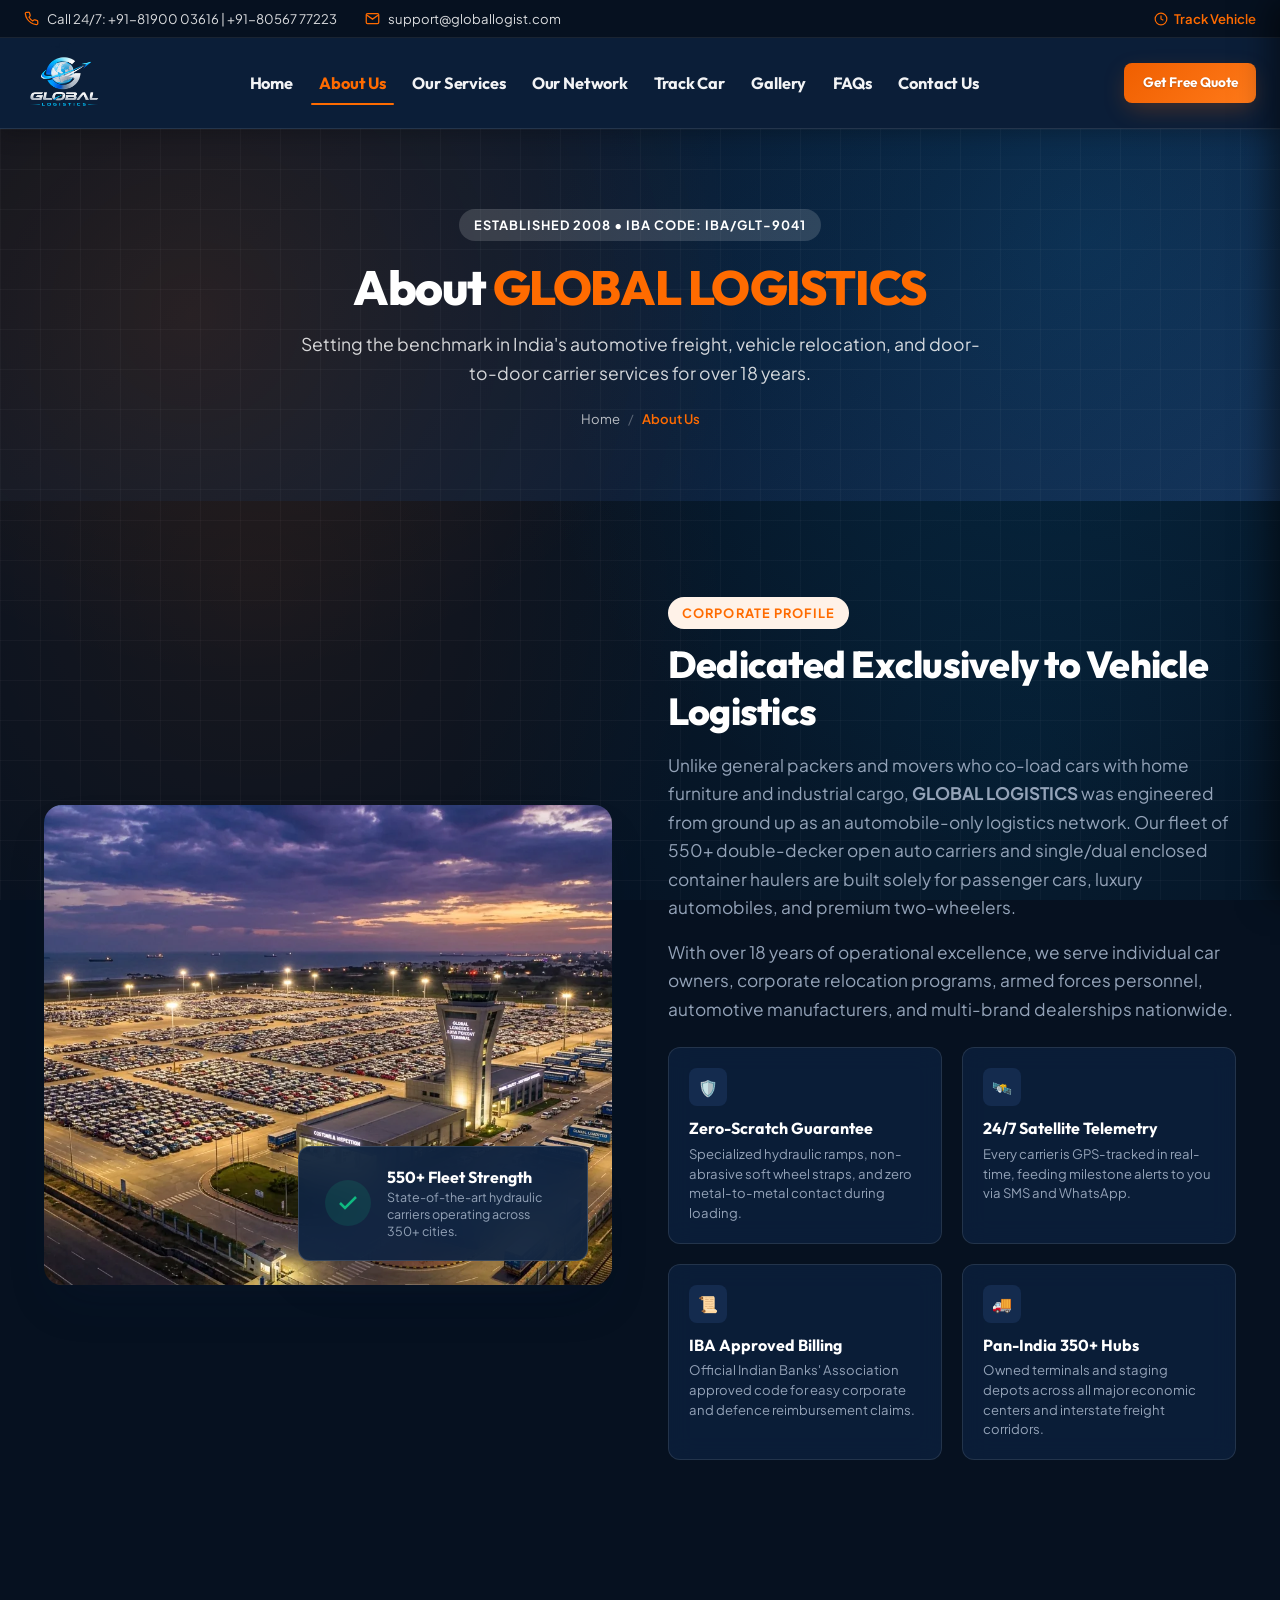
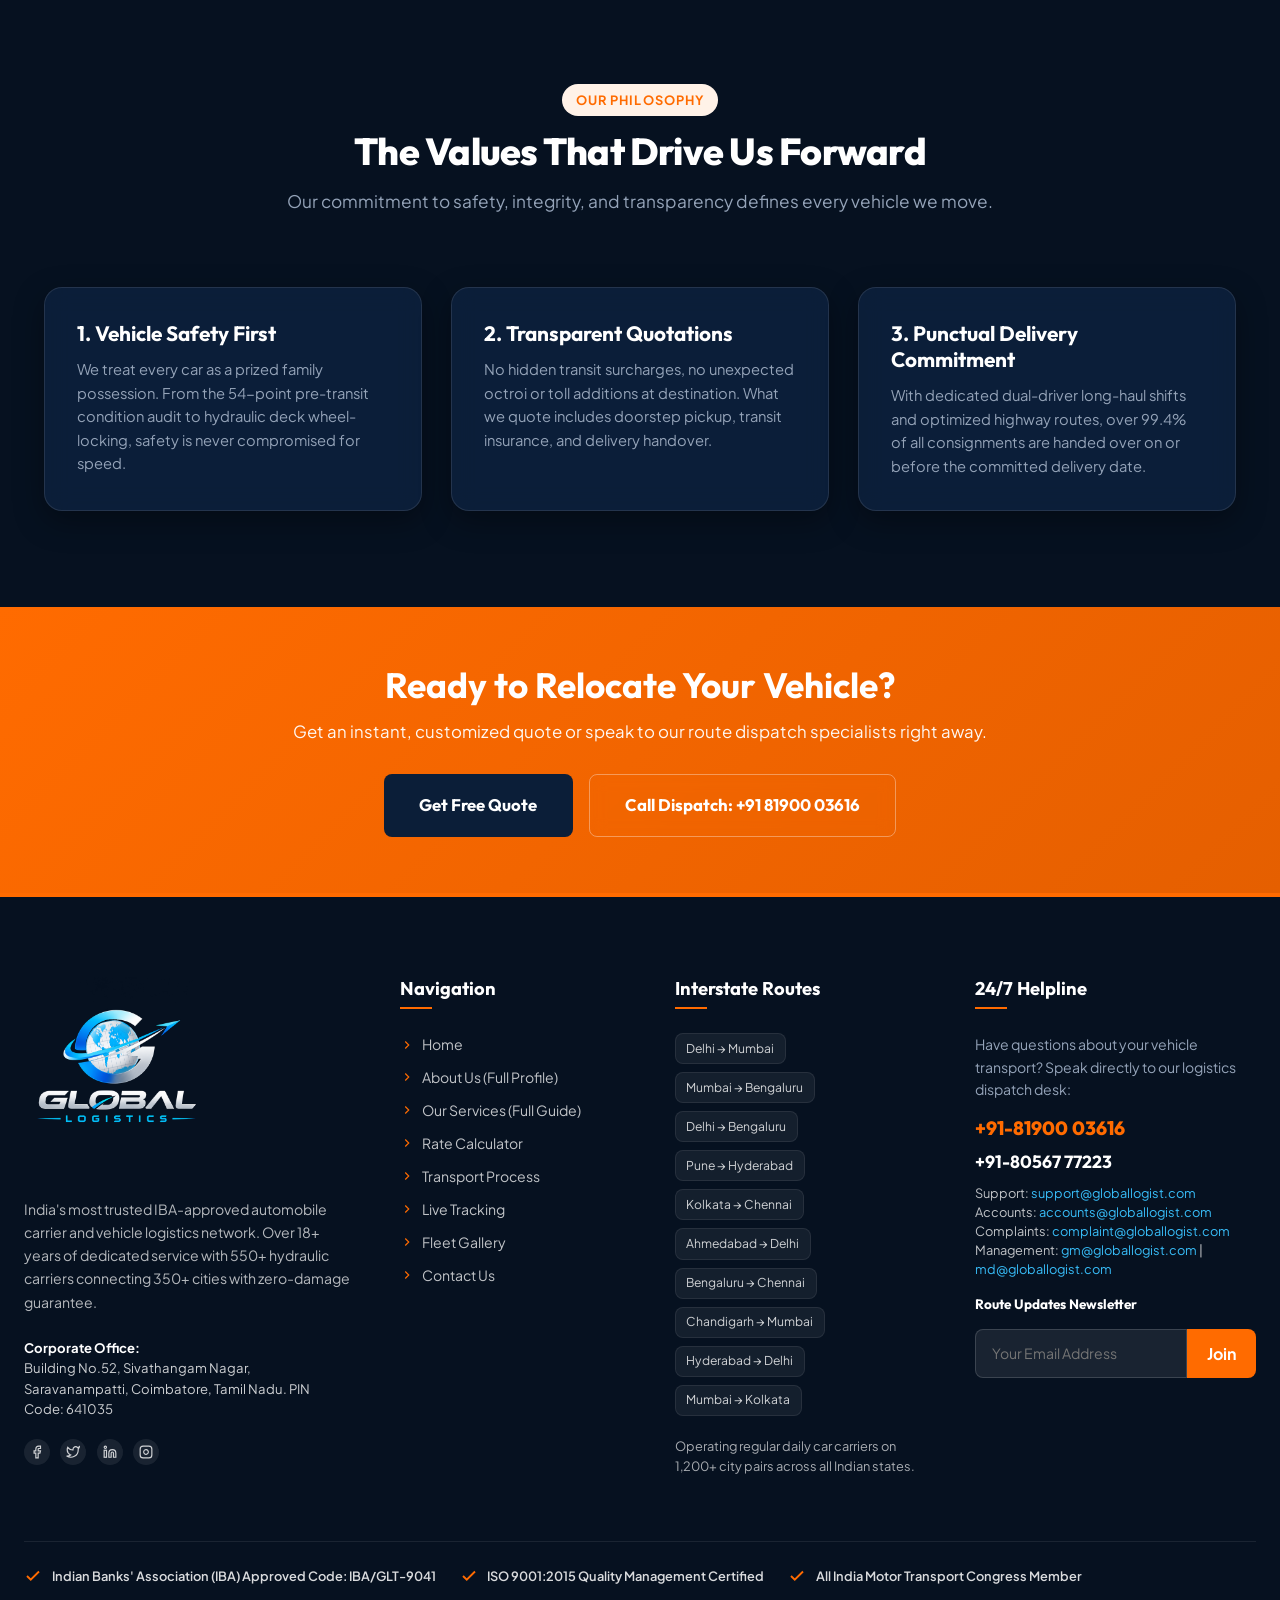
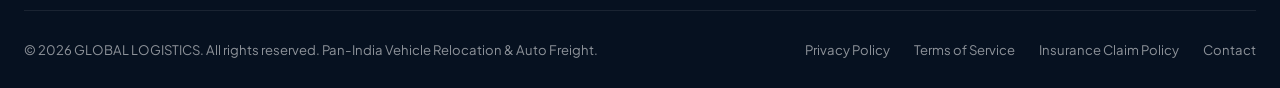
==== about.html @ cc256c3d "Reposition Zero-Damage badge on image, make Read Full Company Profile button white, and unify footer" ====
<!DOCTYPE html>
<html lang="en">

<head>
  <meta charset="UTF-8">
  <meta http-equiv="X-UA-Compatible" content="IE=edge">
  <meta name="viewport" content="width=device-width, initial-scale=1.0">
  <title>About Us | GLOBAL LOGISTICS - India's Premier Car Transportation Company</title>
  <meta name="description"
    content="Learn about GLOBAL LOGISTICS, India's leading IBA-approved vehicle relocation and car carrier company with 18+ years of excellence, 550+ carriers, and nationwide network across 350+ cities.">
  <meta name="keywords"
    content="about global logistics, car transportation company india, IBA approved car carrier, vehicle relocation history, automobile transport fleet">
  <meta name="author" content="GLOBAL LOGISTICS">
  <meta name="robots" content="index, follow">
  <link rel="canonical" href="https://globallogist.com/about.html">

  <!-- Open Graph / Facebook -->
  <meta property="og:type" content="website">
  <meta property="og:url" content="https://globallogist.com/about.html">
  <meta property="og:title" content="About Us | GLOBAL LOGISTICS - India's Premier Car Transportation Company">
  <meta property="og:description"
    content="Discover our 18+ years journey in specialized automotive freight, 550+ modern hydraulic carriers, and nationwide network.">
  <meta property="og:image" content="assets/images/terminal-hub.jpg">

  <!-- Twitter Card -->
  <meta name="twitter:card" content="summary_large_image">
  <meta name="twitter:title" content="About Us | GLOBAL LOGISTICS">
  <meta name="twitter:description"
    content="India's leading IBA-approved vehicle relocation company with 550+ carriers across 350+ cities.">
  <meta name="twitter:image" content="assets/images/terminal-hub.jpg">

  <!-- Favicon -->
  <link rel="icon" type="image/png" href="assets/images/logo-emblem.png">

  <!-- Fonts & Stylesheet -->
  <link rel="preconnect" href="https://fonts.googleapis.com">
  <link rel="preconnect" href="https://fonts.gstatic.com" crossorigin>
  <link
    href="https://fonts.googleapis.com/css2?family=Outfit:wght@400;500;600;700;800;900&family=Plus+Jakarta+Sans:wght@400;500;600;700&display=swap"
    rel="stylesheet">
  <link rel="stylesheet" href="assets/css/style.css?v=2.6">

  <!-- Schema.org Structured Data -->
  <script type="application/ld+json">
  {
    "@context": "https://schema.org",
    "@type": "AboutPage",
    "mainEntity": {
      "@type": "AutoTransportService",
      "name": "GLOBAL LOGISTICS",
      "foundingDate": "2008",
      "description": "India's premier vehicle relocation and car carrier logistics enterprise with 550+ hydraulic carriers.",
      "url": "https://globallogist.com",
      "logo": "https://globallogist.com/assets/images/Logo-transparent.png",
      "telephone": ["+91-81900-03616", "+91-80567-77223"],
      "email": "support@globallogist.com",
      "address": {
        "@type": "PostalAddress",
        "streetAddress": "Building No.52, Sivathangam Nagar, Saravanampatti",
        "addressLocality": "Coimbatore",
        "addressRegion": "Tamil Nadu",
        "postalCode": "641035",
        "addressCountry": "IN"
      }
    },
    "breadcrumb": {
      "@type": "BreadcrumbList",
      "itemListElement": [
        {
          "@type": "ListItem",
          "position": 1,
          "name": "Home",
          "item": "https://globallogist.com/"
        },
        {
          "@type": "ListItem",
          "position": 2,
          "name": "About Us",
          "item": "https://globallogist.com/about.html"
        }
      ]
    }
  }
  </script>
</head>

<body>

  <!-- Top Info Bar -->
  <div class="topbar">
    <div class="container container-wide">
      <div class="topbar-inner">
        <div class="topbar-left">
          <div class="topbar-item">
            <svg width="15" height="15" viewBox="0 0 24 24" fill="none" stroke="currentColor" stroke-width="2">
              <path
                d="M22 16.92v3a2 2 0 0 1-2.18 2 19.79 19.79 0 0 1-8.63-3.07 19.5 19.5 0 0 1-6-6 19.79 19.79 0 0 1-3.07-8.67A2 2 0 0 1 4.11 2h3a2 2 0 0 1 2 1.72 12.84 12.84 0 0 0 .7 2.81 2 2 0 0 1-.45 2.11L8.09 9.91a16 16 0 0 0 6 6l1.27-1.27a2 2 0 0 1 2.11-.45 12.84 12.84 0 0 0 2.81.7A2 2 0 0 1 22 16.92z" />
            </svg>
            <span>Call 24/7: <a href="tel:+918190003616">+91-81900 03616</a> | <a href="tel:+918056777223">+91-80567
                77223</a></span>
          </div>
          <div class="topbar-item">
            <svg width="15" height="15" viewBox="0 0 24 24" fill="none" stroke="currentColor" stroke-width="2">
              <path d="M4 4h16c1.1 0 2 .9 2 2v12c0 1.1-.9 2-2 2H4c-1.1 0-2-.9-2-2V6c0-1.1.9-2 2-2z" />
              <polyline points="22,6 12,13 2,6" />
            </svg>
            <a href="mailto:support@globallogist.com">support@globallogist.com</a>
          </div>
        </div>
        <div class="topbar-right">
          <a href="index.html#tracking-section" class="topbar-track-btn">
            <svg width="14" height="14" viewBox="0 0 24 24" fill="none" stroke="currentColor" stroke-width="2">
              <circle cx="12" cy="12" r="10" />
              <polyline points="12 6 12 12 16 14" />
            </svg>
            <span>Track Vehicle</span>
          </a>
        </div>
      </div>
    </div>
  </div>

  <!-- Navbar -->
  <header class="navbar-main">
    <div class="container container-wide">
      <div class="navbar-inner">
        <a href="index.html" class="brand-logo" aria-label="Global Logistics Homepage">
          <span class="brand-logo-animated">
            <span class="logo-globe-spin" aria-hidden="true"></span>
            <img src="assets/images/logo-frame.png" alt="Global Logistics – Reliable Car Transportation" class="brand-logo-img">
          </span>
        </a>

        <nav class="nav-menu" aria-label="Main Navigation">
          <a href="index.html" class="nav-link">Home</a>
          <a href="about.html" class="nav-link active">About Us</a>
          <a href="services.html" class="nav-link">Our Services</a>
          <a href="index.html#network" class="nav-link">Our Network</a>
          <a href="index.html#tracking-section" class="nav-link">Track Car</a>
          <a href="index.html#gallery" class="nav-link">Gallery</a>
          <a href="index.html#faqs" class="nav-link">FAQs</a>
          <a href="index.html#quote-section" class="nav-link">Contact Us</a>
        </nav>

        <div class="navbar-actions">
          <a href="index.html#quote-section" class="btn btn-primary btn-sm">Get Free Quote</a>
          <button class="mobile-toggle" id="mobileToggle" aria-label="Toggle mobile menu">
            <svg width="22" height="22" viewBox="0 0 24 24" fill="none" stroke="currentColor" stroke-width="2">
              <line x1="3" y1="12" x2="21" y2="12" />
              <line x1="3" y1="6" x2="21" y2="6" />
              <line x1="3" y1="18" x2="21" y2="18" />
            </svg>
          </button>
        </div>
      </div>
    </div>
  </header>

  <!-- Mobile Drawer -->
  <div class="drawer-overlay" id="drawerOverlay"></div>
  <aside class="mobile-drawer" id="mobileDrawer" aria-label="Mobile Navigation">
    <div class="drawer-header">
      <span class="brand-name">GLOBAL <span>LOGISTICS</span></span>
      <button class="drawer-close" id="drawerClose" aria-label="Close navigation">&times;</button>
    </div>
    <nav class="drawer-nav">
      <a href="index.html">Home</a>
      <a href="about.html" class="active">About Us</a>
      <a href="services.html">Our Services</a>
      <a href="index.html#network">Our Network</a>
      <a href="index.html#tracking-section">Track Car</a>
      <a href="index.html#gallery">Gallery</a>
      <a href="index.html#faqs">FAQs</a>
      <a href="index.html#quote-section">Contact Us</a>
    </nav>
  </aside>

  <!-- Page Banner -->
  <section class="page-banner">
    <div class="container">
      <div class="badge-tag badge-light" style="margin-bottom: 1rem;">Established 2008 &bull; IBA Code: IBA/GLT-9041
      </div>
      <h1>About <span>GLOBAL LOGISTICS</span></h1>
      <p>Setting the benchmark in India's automotive freight, vehicle relocation, and door-to-door carrier services for
        over 18 years.</p>
      <nav class="page-banner-breadcrumb" aria-label="Breadcrumb">
        <a href="index.html">Home</a>
        <span class="sep">/</span>
        <span class="current">About Us</span>
      </nav>
    </div>
  </section>

  <!-- Main Content -->
  <section class="section-pad">
    <div class="container">
      <div class="about-grid">
        <div class="about-visual">
          <picture>
            <source srcset="assets/images/terminal-hub.webp" type="image/webp">
            <img src="assets/images/terminal-hub.jpg" alt="GLOBAL LOGISTICS Hub" class="about-image-main" loading="lazy"
              decoding="async" width="1376" height="768">
          </picture>
          <div class="about-floating-card">
            <div class="icon-box">
              <svg width="24" height="24" viewBox="0 0 24 24" fill="none" stroke="currentColor" stroke-width="2.5">
                <polyline points="20 6 9 17 4 12" />
              </svg>
            </div>
            <div>
              <h4>550+ Fleet Strength</h4>
              <p>State-of-the-art hydraulic carriers operating across 350+ cities.</p>
            </div>
          </div>
        </div>

        <div class="about-content">
          <div class="badge-tag">Corporate Profile</div>
          <h2 class="section-title">Dedicated Exclusively to Vehicle Logistics</h2>
          <p class="section-desc" style="margin-bottom: 1rem;">
            Unlike general packers and movers who co-load cars with home furniture and industrial cargo, <strong>GLOBAL
              LOGISTICS</strong> was engineered from ground up as an automobile-only logistics network. Our fleet of
            550+ double-decker open auto carriers and single/dual enclosed container haulers are built solely for
            passenger cars, luxury automobiles, and premium two-wheelers.
          </p>
          <p class="section-desc">
            With over 18 years of operational excellence, we serve individual car owners, corporate relocation programs,
            armed forces personnel, automotive manufacturers, and multi-brand dealerships nationwide.
          </p>

          <div class="about-highlights" style="margin-top: 1.5rem;">
            <div class="strength-card">
              <div class="strength-icon">🛡️</div>
              <h4>Zero-Scratch Guarantee</h4>
              <p>Specialized hydraulic ramps, non-abrasive soft wheel straps, and zero metal-to-metal contact during
                loading.</p>
            </div>
            <div class="strength-card">
              <div class="strength-icon">🛰️</div>
              <h4>24/7 Satellite Telemetry</h4>
              <p>Every carrier is GPS-tracked in real-time, feeding milestone alerts to you via SMS and WhatsApp.</p>
            </div>
            <div class="strength-card">
              <div class="strength-icon">📜</div>
              <h4>IBA Approved Billing</h4>
              <p>Official Indian Banks' Association approved code for easy corporate and defence reimbursement claims.
              </p>
            </div>
            <div class="strength-card">
              <div class="strength-icon">🚚</div>
              <h4>Pan-India 350+ Hubs</h4>
              <p>Owned terminals and staging depots across all major economic centers and interstate freight corridors.
              </p>
            </div>
          </div>
        </div>
      </div>
    </div>
  </section>

  <!-- Leadership & Core Values -->
  <section class="section-pad">
    <div class="container">
      <div class="section-head">
        <div class="badge-tag">Our Philosophy</div>
        <h2 class="section-title">The Values That Drive Us Forward</h2>
        <p class="section-desc">Our commitment to safety, integrity, and transparency defines every vehicle we move.</p>
      </div>

      <div class="services-grid" style="grid-template-columns: repeat(auto-fit, minmax(280px, 1fr));">
        <div class="service-card" style="padding: 2rem;">
          <h3 style="font-size: 1.3rem; margin-bottom: 0.75rem; color: #FFFFFF;">1. Vehicle Safety First
          </h3>
          <p style="font-size: 0.92rem; color: var(--color-text-muted); line-height: 1.6;">
            We treat every car as a prized family possession. From the 54-point pre-transit condition audit to hydraulic
            deck wheel-locking, safety is never compromised for speed.
          </p>
        </div>
        <div class="service-card" style="padding: 2rem;">
          <h3 style="font-size: 1.3rem; margin-bottom: 0.75rem; color: #FFFFFF;">2. Transparent Quotations
          </h3>
          <p style="font-size: 0.92rem; color: var(--color-text-muted); line-height: 1.6;">
            No hidden transit surcharges, no unexpected octroi or toll additions at destination. What we quote includes
            doorstep pickup, transit insurance, and delivery handover.
          </p>
        </div>
        <div class="service-card" style="padding: 2rem;">
          <h3 style="font-size: 1.3rem; margin-bottom: 0.75rem; color: #FFFFFF;">3. Punctual Delivery
            Commitment</h3>
          <p style="font-size: 0.92rem; color: var(--color-text-muted); line-height: 1.6;">
            With dedicated dual-driver long-haul shifts and optimized highway routes, over 99.4% of all consignments are
            handed over on or before the committed delivery date.
          </p>
        </div>
      </div>
    </div>
  </section>

  <!-- CTA Banner -->
  <section
    style="background: linear-gradient(135deg, var(--color-accent) 0%, #E55F00 100%); color: #FFFFFF; padding: 3.5rem 0; text-align: center;">
    <div class="container">
      <h2 style="font-size: 2.2rem; color: #FFFFFF; margin-bottom: 0.75rem;">Ready to Relocate Your Vehicle?</h2>
      <p style="font-size: 1.05rem; margin-bottom: 1.75rem; color: rgba(255, 255, 255, 0.95);">
        Get an instant, customized quote or speak to our route dispatch specialists right away.
      </p>
      <div style="display: flex; gap: 1rem; justify-content: center; flex-wrap: wrap;">
        <a href="index.html#quote-section" class="btn btn-navy btn-lg">Get Free Quote</a>
        <a href="tel:+918190003616" class="btn btn-outline-white btn-lg">Call Dispatch: +91 81900 03616</a>
      </div>
    </div>
  </section>

  <!-- Footer -->
  <footer class="footer-main" id="footer">
    <div class="container container-wide">
      
      <div class="footer-grid">
        
        <!-- Col 1: Brand & Bio -->
        <div class="footer-col footer-brand">
          <a href="index.html" class="brand-logo footer-brand-logo">
            <span class="brand-logo-animated">
              <span class="logo-globe-spin" aria-hidden="true"></span>
              <img src="assets/images/logo-frame.png" alt="Global Logistics" class="footer-logo-img">
            </span>
          </a>

          <p>
            India's most trusted IBA-approved automobile carrier and vehicle logistics network. Over 18+ years of dedicated service with 550+ hydraulic carriers connecting 350+ cities with zero-damage guarantee.
          </p>

          <p style="margin: 0.85rem 0 1.25rem; font-size: 0.82rem; color: rgba(255, 255, 255, 0.8); line-height: 1.55;">
            <strong style="color: #FFFFFF;">Corporate Office:</strong><br>
            Building No.52, Sivathangam Nagar, Saravanampatti, Coimbatore, Tamil Nadu. PIN Code: 641035
          </p>

          <div class="topbar-social">
            <a href="#footer" aria-label="Facebook"><svg width="14" height="14" viewBox="0 0 24 24" fill="none" stroke="currentColor" stroke-width="2"><path d="M18 2h-3a5 5 0 0 0-5 5v3H7v4h3v8h4v-8h3l1-4h-4V7a1 1 0 0 1 1-1h3z"/></svg></a>
            <a href="#footer" aria-label="Twitter"><svg width="14" height="14" viewBox="0 0 24 24" fill="none" stroke="currentColor" stroke-width="2"><path d="M23 3a10.9 10.9 0 0 1-3.14 1.53 4.48 4.48 0 0 0-7.86 3v1A10.66 10.66 0 0 1 3 4s-4 9 5 13a11.64 11.64 0 0 1-7 2c9 5 20 0 20-11.5a4.5 4.5 0 0 0-.08-.83A7.72 7.72 0 0 0 23 3z"/></svg></a>
            <a href="#footer" aria-label="LinkedIn"><svg width="14" height="14" viewBox="0 0 24 24" fill="none" stroke="currentColor" stroke-width="2"><path d="M16 8a6 6 0 0 1 6 6v7h-4v-7a2 2 0 0 0-2-2 2 2 0 0 0-2 2v7h-4v-7a6 6 0 0 1 6-6z"/><rect x="2" y="9" width="4" height="12"/><circle cx="4" cy="4" r="2"/></svg></a>
            <a href="#footer" aria-label="Instagram"><svg width="14" height="14" viewBox="0 0 24 24" fill="none" stroke="currentColor" stroke-width="2"><rect x="2" y="2" width="20" height="20" rx="5" ry="5"/><path d="M16 11.37A4 4 0 1 1 12.63 8 4 4 0 0 1 16 11.37z"/><line x1="17.5" y1="6.5" x2="17.51" y2="6.5"/></svg></a>
          </div>
        </div>

        <!-- Col 2: Quick Links -->
        <div class="footer-col">
          <h4>Navigation</h4>
          <ul class="footer-links-list">
            <li class="footer-link-item"><a href="index.html"><svg viewBox="0 0 24 24" fill="none" stroke="currentColor" stroke-width="2"><polyline points="9 18 15 12 9 6"/></svg> Home</a></li>
            <li class="footer-link-item"><a href="about.html"><svg viewBox="0 0 24 24" fill="none" stroke="currentColor" stroke-width="2"><polyline points="9 18 15 12 9 6"/></svg> About Us (Full Profile)</a></li>
            <li class="footer-link-item"><a href="services.html"><svg viewBox="0 0 24 24" fill="none" stroke="currentColor" stroke-width="2"><polyline points="9 18 15 12 9 6"/></svg> Our Services (Full Guide)</a></li>
            <li class="footer-link-item"><a href="index.html#calculator"><svg viewBox="0 0 24 24" fill="none" stroke="currentColor" stroke-width="2"><polyline points="9 18 15 12 9 6"/></svg> Rate Calculator</a></li>
            <li class="footer-link-item"><a href="index.html#process"><svg viewBox="0 0 24 24" fill="none" stroke="currentColor" stroke-width="2"><polyline points="9 18 15 12 9 6"/></svg> Transport Process</a></li>
            <li class="footer-link-item"><a href="index.html#tracking-section"><svg viewBox="0 0 24 24" fill="none" stroke="currentColor" stroke-width="2"><polyline points="9 18 15 12 9 6"/></svg> Live Tracking</a></li>
            <li class="footer-link-item"><a href="index.html#gallery"><svg viewBox="0 0 24 24" fill="none" stroke="currentColor" stroke-width="2"><polyline points="9 18 15 12 9 6"/></svg> Fleet Gallery</a></li>
            <li class="footer-link-item"><a href="index.html#quote-section"><svg viewBox="0 0 24 24" fill="none" stroke="currentColor" stroke-width="2"><polyline points="9 18 15 12 9 6"/></svg> Contact Us</a></li>
          </ul>
        </div>

        <!-- Col 3: Popular Routes -->
        <div class="footer-col">
          <h4>Interstate Routes</h4>
          <div class="footer-routes-chips">
            <a href="index.html#quote-section" class="route-chip-link">Delhi &rarr; Mumbai</a>
            <a href="index.html#quote-section" class="route-chip-link">Mumbai &rarr; Bengaluru</a>
            <a href="index.html#quote-section" class="route-chip-link">Delhi &rarr; Bengaluru</a>
            <a href="index.html#quote-section" class="route-chip-link">Pune &rarr; Hyderabad</a>
            <a href="index.html#quote-section" class="route-chip-link">Kolkata &rarr; Chennai</a>
            <a href="index.html#quote-section" class="route-chip-link">Ahmedabad &rarr; Delhi</a>
            <a href="index.html#quote-section" class="route-chip-link">Bengaluru &rarr; Chennai</a>
            <a href="index.html#quote-section" class="route-chip-link">Chandigarh &rarr; Mumbai</a>
            <a href="index.html#quote-section" class="route-chip-link">Hyderabad &rarr; Delhi</a>
            <a href="index.html#quote-section" class="route-chip-link">Mumbai &rarr; Kolkata</a>
          </div>
          <div style="margin-top: 1.25rem;">
            <p style="font-size: 0.8rem; color: rgba(255, 255, 255, 0.65);">
              Operating regular daily car carriers on 1,200+ city pairs across all Indian states.
            </p>
          </div>
        </div>

        <!-- Col 4: Dispatch Newsletter & Helpline -->
        <div class="footer-col">
          <h4>24/7 Helpline</h4>
          <p style="font-size: 0.88rem; margin-bottom: 0.75rem;">
            Have questions about your vehicle transport? Speak directly to our logistics dispatch desk:
          </p>
          <div style="font-family: var(--font-heading); font-size: 1.2rem; font-weight: 800; color: var(--color-accent); margin-bottom: 0.25rem;">
            <a href="tel:+918190003616" style="color: var(--color-accent);">+91-81900 03616</a>
          </div>
          <div style="font-family: var(--font-heading); font-size: 1.1rem; font-weight: 700; color: #FFFFFF; margin-bottom: 0.5rem;">
            <a href="tel:+918056777223" style="color: #FFFFFF;">+91-80567 77223</a>
          </div>
          <div style="font-size: 0.8rem; color: rgba(255, 255, 255, 0.75); margin-bottom: 1rem; line-height: 1.5;">
            <div>Support: <a href="mailto:support@globallogist.com" style="color: #38BDF8;">support@globallogist.com</a></div>
            <div>Accounts: <a href="mailto:accounts@globallogist.com" style="color: #38BDF8;">accounts@globallogist.com</a></div>
            <div>Complaints: <a href="mailto:complaint@globallogist.com" style="color: #38BDF8;">complaint@globallogist.com</a></div>
            <div>Management: <a href="mailto:gm@globallogist.com" style="color: #38BDF8;">gm@globallogist.com</a> | <a href="mailto:md@globallogist.com" style="color: #38BDF8;">md@globallogist.com</a></div>
          </div>

          <h5 style="color: #FFFFFF; font-size: 0.85rem; margin-bottom: 0.5rem;">Route Updates Newsletter</h5>
          <form class="footer-newsletter-form" onsubmit="event.preventDefault(); alert('Subscribed for logistics transit alerts!');">
            <input type="email" class="footer-newsletter-input" placeholder="Your Email Address" required>
            <button type="submit" class="footer-newsletter-btn">Join</button>
          </form>
        </div>

      </div>

      <!-- Certifications Banner Row -->
      <div class="footer-cert-row">
        <div class="cert-item">
          <svg width="18" height="18" viewBox="0 0 24 24" fill="none" stroke="currentColor" stroke-width="2.5"><polyline points="20 6 9 17 4 12"/></svg>
          <span>Indian Banks' Association (IBA) Approved Code: IBA/GLT-9041</span>
        </div>
        <div class="cert-item">
          <svg width="18" height="18" viewBox="0 0 24 24" fill="none" stroke="currentColor" stroke-width="2.5"><polyline points="20 6 9 17 4 12"/></svg>
          <span>ISO 9001:2015 Quality Management Certified</span>
        </div>
        <div class="cert-item">
          <svg width="18" height="18" viewBox="0 0 24 24" fill="none" stroke="currentColor" stroke-width="2.5"><polyline points="20 6 9 17 4 12"/></svg>
          <span>All India Motor Transport Congress Member</span>
        </div>
      </div>

      <!-- Bottom Bar -->
      <div class="footer-bottom">
        <div>
          &copy; 2026 GLOBAL LOGISTICS. All rights reserved. Pan-India Vehicle Relocation &amp; Auto Freight.
        </div>
        <div class="footer-bottom-links">
          <a href="about.html">Privacy Policy</a>
          <a href="about.html">Terms of Service</a>
          <a href="services.html">Insurance Claim Policy</a>
          <a href="index.html#quote-section">Contact</a>
        </div>
      </div>

    </div>
  </footer>

  <script src="assets/js/main.js"></script>
</body>

</html>
---- assets/css/style.css ----
/* ==========================================================================
   GLOBAL LOGISTICS - Comprehensive Design System & Stylesheet
   Modern Car Transportation & Vehicle Logistics Across India
   ========================================================================== */

/* --- 1. CSS VARIABLES & DESIGN TOKENS --- */
:root {
  /* Brand Primary Colors */
  --color-primary: #0B1E38;
  --color-primary-dark: #061120;
  --color-primary-deep: #08162A;
  --color-primary-light: #162E52;
  --color-primary-surface: #F0F4F8;

  /* Brand Accent Colors */
  --color-accent: #FF6B00;
  --color-accent-hover: #E55F00;
  --color-accent-glow: rgba(255, 107, 0, 0.28);
  --color-accent-light: #FFF2E8;
  --color-accent-gold: #F59E0B;

  /* Status & Functional */
  --color-success: #10B981;
  --color-success-light: #ECFDF5;
  --color-info: #0284C7;
  --color-danger: #EF4444;

  /* Neutral Palette - Global Dark Theme matching Home Page Wallpaper */
  --color-text-main: #F1F5F9;
  --color-text-muted: #94A3B8;
  --color-text-light: #64748B;
  --color-text-inverse: #061120;
  --color-bg-body: #061120;
  --color-bg-alt: rgba(14, 35, 66, 0.45);
  --color-bg-card: rgba(14, 35, 66, 0.75);
  --color-border: rgba(255, 255, 255, 0.1);
  --color-border-light: rgba(255, 255, 255, 0.06);

  /* Typography */
  --font-heading: 'Outfit', -apple-system, BlinkMacSystemFont, 'Segoe UI', Roboto, sans-serif;
  --font-body: 'Plus Jakarta Sans', -apple-system, BlinkMacSystemFont, 'Segoe UI', Roboto, sans-serif;

  /* Spacing */
  --space-2xs: 0.25rem;
  --space-xs: 0.5rem;
  --space-sm: 0.75rem;
  --space-md: 1rem;
  --space-lg: 1.5rem;
  --space-xl: 2rem;
  --space-2xl: 3rem;
  --space-3xl: 4.5rem;
  --space-4xl: 6rem;

  /* Layout */
  --container-max: 1240px;
  --container-wide: 1360px;
  --radius-xs: 4px;
  --radius-sm: 8px;
  --radius-md: 12px;
  --radius-lg: 18px;
  --radius-xl: 24px;
  --radius-full: 9999px;

  /* Elevations & Shadows */
  --shadow-sm: 0 1px 3px rgba(15, 23, 42, 0.06), 0 1px 2px rgba(15, 23, 42, 0.04);
  --shadow-md: 0 4px 16px -1px rgba(15, 23, 42, 0.08), 0 2px 6px -1px rgba(15, 23, 42, 0.05);
  --shadow-lg: 0 12px 32px -4px rgba(11, 30, 56, 0.12), 0 4px 12px -2px rgba(11, 30, 56, 0.06);
  --shadow-xl: 0 24px 48px -12px rgba(11, 30, 56, 0.18);
  --shadow-accent: 0 8px 24px -4px var(--color-accent-glow);

  /* Transitions */
  --transition-fast: 180ms ease;
  --transition-normal: 280ms cubic-bezier(0.16, 1, 0.3, 1);
  --transition-slow: 450ms cubic-bezier(0.16, 1, 0.3, 1);
}

/* --- 2. RESET & BASE --- */
*,
*::before,
*::after {
  box-sizing: border-box;
  margin: 0;
  padding: 0;
}

html {
  font-size: 16px;
  scroll-behavior: smooth;
  -webkit-font-smoothing: antialiased;
  -moz-osx-font-smoothing: grayscale;
}

body {
  font-family: var(--font-body);
  color: var(--color-text-main);
  background-color: #061120;
  background-image:
    radial-gradient(circle at 18% 18%, rgba(255, 107, 0, 0.12) 0%, transparent 40%),
    radial-gradient(circle at 82% 35%, rgba(2, 132, 199, 0.14) 0%, transparent 45%),
    radial-gradient(circle at 20% 65%, rgba(255, 107, 0, 0.08) 0%, transparent 40%),
    radial-gradient(circle at 80% 85%, rgba(2, 132, 199, 0.10) 0%, transparent 45%),
    linear-gradient(to right, rgba(255, 255, 255, 0.03) 1px, transparent 1px),
    linear-gradient(to bottom, rgba(255, 255, 255, 0.03) 1px, transparent 1px);
  background-size: 100% 100%, 100% 100%, 100% 100%, 100% 100%, 40px 40px, 40px 40px;
  background-attachment: fixed;
  line-height: 1.6;
  overflow-x: hidden;
}

img,
picture,
svg,
video {
  display: block;
  max-width: 100%;
}

a {
  color: inherit;
  text-decoration: none;
  transition: color var(--transition-fast);
}

button,
input,
select,
textarea {
  font: inherit;
  color: inherit;
  border: none;
  outline: none;
  background: none;
}

button {
  cursor: pointer;
}

ul,
ol {
  list-style: none;
}

/* Typography styles */
h1,
h2,
h3,
h4,
h5,
h6 {
  font-family: var(--font-heading);
  color: #FFFFFF;
  font-weight: 700;
  line-height: 1.25;
}

p {
  color: var(--color-text-muted);
}

/* Container */
.container {
  width: 100%;
  max-width: var(--container-max);
  margin-left: auto;
  margin-right: auto;
  padding-left: var(--space-lg);
  padding-right: var(--space-lg);
}

.container-wide {
  max-width: var(--container-wide);
}

/* Section Common Layout */
.section-pad {
  padding-top: var(--space-4xl);
  padding-bottom: var(--space-4xl);
}

.section-pad-sm {
  padding-top: var(--space-2xl);
  padding-bottom: var(--space-2xl);
}

.section-head {
  text-align: center;
  max-width: 720px;
  margin: 0 auto var(--space-3xl) auto;
}

.section-head.text-start {
  text-align: left;
  margin-left: 0;
}

.badge-tag {
  display: inline-flex;
  align-items: center;
  gap: 0.4rem;
  background-color: var(--color-accent-light);
  color: var(--color-accent);
  font-size: 0.8rem;
  font-weight: 700;
  text-transform: uppercase;
  letter-spacing: 0.08em;
  padding: 0.35rem 0.9rem;
  border-radius: var(--radius-full);
  margin-bottom: var(--space-sm);
}

.badge-tag.badge-light {
  background-color: rgba(255, 255, 255, 0.15);
  color: #FFFFFF;
}

.section-title {
  font-size: 2.35rem;
  font-weight: 800;
  color: #FFFFFF;
  margin-bottom: var(--space-sm);
  letter-spacing: -0.02em;
}

.section-title.light {
  color: #FFFFFF;
}

.section-desc {
  font-size: 1.08rem;
  color: var(--color-text-muted);
  line-height: 1.65;
}

.section-desc.light {
  color: rgba(255, 255, 255, 0.82);
}

/* --- 3. BUTTONS & INTERACTIVE ELEMENTS --- */
.btn {
  display: inline-flex;
  align-items: center;
  justify-content: center;
  gap: 0.6rem;
  padding: 0.85rem 1.75rem;
  font-family: var(--font-heading);
  font-weight: 700;
  font-size: 0.95rem;
  border-radius: var(--radius-sm);
  transition: all var(--transition-normal);
  white-space: nowrap;
  text-decoration: none;
}

.btn-primary {
  background: linear-gradient(135deg, #F05F00 0%, #FF7A1A 100%);
  color: #FFFFFF;
  text-shadow: 0 1px 2px rgba(0, 0, 0, 0.22);
  box-shadow: var(--shadow-accent);
}

.btn-primary:hover {
  background: linear-gradient(135deg, var(--color-accent-hover) 0%, var(--color-accent) 100%);
  transform: translateY(-2px);
  box-shadow: 0 12px 28px -4px var(--color-accent-glow);
  color: #FFFFFF;
}

.btn-navy {
  background: var(--color-primary);
  color: #FFFFFF;
}

.btn-navy:hover {
  background: var(--color-primary-light);
  transform: translateY(-2px);
  box-shadow: var(--shadow-md);
  color: #FFFFFF;
}

.btn-outline-white {
  background: transparent;
  color: #FFFFFF;
  border: 1.5px solid rgba(255, 255, 255, 0.35);
  backdrop-filter: blur(8px);
}

.btn-outline-white:hover {
  background: #FFFFFF;
  color: var(--color-primary);
  border-color: #FFFFFF;
  transform: translateY(-2px);
}

.btn-outline-navy {
  background: rgba(255, 255, 255, 0.08);
  color: #FFFFFF;
  border: 1.5px solid rgba(255, 255, 255, 0.25);
}

.btn-outline-navy:hover {
  background: var(--color-accent);
  color: #FFFFFF;
  border-color: var(--color-accent);
  transform: translateY(-2px);
}

.btn-sm {
  padding: 0.55rem 1.15rem;
  font-size: 0.85rem;
}

.btn-lg {
  padding: 1.05rem 2.2rem;
  font-size: 1.05rem;
}

.btn-icon {
  width: 44px;
  height: 44px;
  padding: 0;
  border-radius: var(--radius-full);
}

/* --- 4. TOP BAR HEADER --- */
.topbar {
  background-color: var(--color-primary-dark);
  color: rgba(255, 255, 255, 0.85);
  font-size: 0.82rem;
  border-bottom: 1px solid rgba(255, 255, 255, 0.08);
  position: relative;
  z-index: 101;
}

.topbar-inner {
  display: flex;
  align-items: center;
  justify-content: space-between;
  padding: 0.5rem 0;
  gap: 1rem;
}

.topbar-left {
  display: flex;
  align-items: center;
  gap: 1.75rem;
  flex-wrap: wrap;
}

.topbar-item {
  display: inline-flex;
  align-items: center;
  gap: 0.5rem;
}

.topbar-item svg {
  color: var(--color-accent);
  flex-shrink: 0;
}

.topbar-item a:hover {
  color: #FFFFFF;
}

.topbar-badge {
  display: inline-flex;
  align-items: center;
  gap: 0.4rem;
  background: rgba(16, 185, 129, 0.16);
  color: #34D399;
  padding: 0.15rem 0.6rem;
  border-radius: var(--radius-full);
  font-size: 0.75rem;
  font-weight: 600;
}

.status-dot {
  width: 7px;
  height: 7px;
  background-color: #34D399;
  border-radius: 50%;
  animation: pulse-dot 2s infinite ease-in-out;
}

@keyframes pulse-dot {

  0%,
  100% {
    opacity: 1;
    transform: scale(1);
  }

  50% {
    opacity: 0.4;
    transform: scale(0.85);
  }
}

.topbar-right {
  display: flex;
  align-items: center;
  gap: 1.25rem;
}

.topbar-social {
  display: flex;
  align-items: center;
  gap: 0.65rem;
}

.topbar-social a {
  width: 26px;
  height: 26px;
  display: flex;
  align-items: center;
  justify-content: center;
  border-radius: 50%;
  background: rgba(255, 255, 255, 0.08);
  color: rgba(255, 255, 255, 0.8);
  transition: all var(--transition-fast);
}

.topbar-social a:hover {
  background: var(--color-accent);
  color: #FFFFFF;
  transform: translateY(-2px);
}

.topbar-track-btn {
  display: inline-flex;
  align-items: center;
  gap: 0.4rem;
  color: var(--color-accent);
  font-weight: 600;
  cursor: pointer;
}

.topbar-track-btn:hover {
  text-decoration: underline;
}

/* --- 5. MAIN NAVIGATION (HEADER) --- */
.navbar-main {
  position: sticky;
  top: 0;
  z-index: 100;
  background-color: var(--color-primary);
  backdrop-filter: blur(12px);
  -webkit-backdrop-filter: blur(12px);
  border-bottom: 1px solid rgba(255, 255, 255, 0.1);
  box-shadow: 0 4px 20px rgba(0, 0, 0, 0.25);
  transition: all var(--transition-normal);
}

.navbar-inner {
  display: flex;
  align-items: center;
  justify-content: space-between;
  height: 90px;
}

/* Logo */
.brand-logo {
  display: inline-flex;
  align-items: center;
  text-decoration: none;
  line-height: 0;
  flex-shrink: 0;
}

/* Animated Brand Logo with Rotating Globe */
.brand-logo-animated {
  position: relative;
  display: inline-block;
  line-height: 0;
}

.brand-logo-animated .brand-logo-img,
.brand-logo-animated .drawer-logo-img,
.brand-logo-animated .footer-logo-img {
  position: relative;
  z-index: 2;
  pointer-events: auto;
}

.brand-logo-animated .logo-globe-spin {
  position: absolute;
  top: 22.667%;
  left: 33.333%;
  width: 29.333%;
  height: 29.333%;
  z-index: 1;
  border-radius: 50%;
  pointer-events: none;
  background-image: url('../images/logo-globe-texture.png');
  background-size: 200% 100%;
  background-repeat: repeat-x;
  animation: earthSpinLeftToRight 12s linear infinite;
  transform: rotate(-12deg);
  transform-origin: 50% 50%;
  box-shadow: inset 2px 2px 8px rgba(255, 255, 255, 0.8), inset -4px -4px 10px rgba(11, 30, 56, 0.5);
  border: 1px solid rgba(0, 180, 255, 0.35);
  overflow: hidden;
  will-change: background-position;
}

@keyframes earthSpinLeftToRight {
  from {
    background-position: 0 0;
  }
  to {
    background-position: 200% 0;
  }
}

@media (prefers-reduced-motion: reduce) {
  .brand-logo-animated .logo-globe-spin {
    animation: none;
  }
}

/* Default for all pages (About, Services, etc.): 
   Logo stays neatly inside navigation bar (Image 2) */
.navbar-main .brand-logo {
  position: relative;
  left: 0;
  top: 0;
  display: inline-flex;
  align-items: center;
}

.brand-logo-img {
  height: 75px;
  width: auto;
  display: block;
  object-fit: contain;
  transition: all 0.35s cubic-bezier(0.16, 1, 0.3, 1);
}

/* Keep logo in the exact same place as Home page across all pages */
@media (min-width: 1400px) {
  .navbar-main .brand-logo,
  body.page-home .navbar-main .brand-logo {
    position: absolute;
    left: calc((100vw - 1360px) / 4);
    transform: translateX(-50%);
    top: 130px;
    z-index: 50;
    transition: all 0.35s cubic-bezier(0.16, 1, 0.3, 1);
  }

  .navbar-main .brand-logo-img,
  body.page-home .navbar-main .brand-logo-img {
    height: 185px;
  }

  /* When scrolling down, logo smoothly replaces into the navigation box across all pages (Image 2) */
  .navbar-main.scrolled .brand-logo,
  body.page-home .navbar-main.scrolled .brand-logo {
    position: relative;
    top: 0;
    left: 0;
    transform: none;
  }

  .navbar-main.scrolled .brand-logo-img,
  body.page-home .navbar-main.scrolled .brand-logo-img {
    height: 75px;
  }
}

@media (max-width: 1399px) {
  .brand-logo-img {
    height: 80px;
  }
}

.brand-logo:hover .brand-logo-img {
  opacity: 0.88;
}

/* Footer logo image (same prominent size as brand logo) */
.footer-logo-img {
  height: 185px;
  width: auto;
  max-width: 100%;
  display: block;
  object-fit: contain;
  margin-bottom: 0.5rem;
}

.footer-brand-logo {
  margin-bottom: 0.5rem;
}

/* Mobile drawer logo */
.drawer-brand {
  display: flex;
  align-items: center;
}

.drawer-logo-img {
  height: 54px;
  width: auto;
  display: block;
  object-fit: contain;
}

.brand-icon {
  width: 44px;
  height: 44px;
  background: linear-gradient(135deg, var(--color-primary) 0%, #162E52 100%);
  border-radius: var(--radius-sm);
  display: flex;
  align-items: center;
  justify-content: center;
  box-shadow: 0 4px 12px rgba(11, 30, 56, 0.25);
  position: relative;
  overflow: hidden;
}

.brand-icon::after {
  content: '';
  position: absolute;
  top: 0;
  right: 0;
  width: 14px;
  height: 14px;
  background: var(--color-accent);
  border-bottom-left-radius: 12px;
}

.brand-icon svg {
  color: #FFFFFF;
  width: 26px;
  height: 26px;
}

.brand-text {
  display: flex;
  flex-direction: column;
}

.brand-name {
  font-family: var(--font-heading);
  font-size: 1.42rem;
  font-weight: 800;
  letter-spacing: -0.03em;
  color: var(--color-primary);
  line-height: 1.1;
}

.brand-name span {
  color: var(--color-accent);
}

.brand-sub {
  font-size: 0.65rem;
  font-weight: 700;
  letter-spacing: 0.16em;
  color: var(--color-text-muted);
  text-transform: uppercase;
}

/* Desktop Menu */
.nav-menu {
  display: flex;
  align-items: center;
  gap: 0.65rem;
  flex-wrap: nowrap;
}

.nav-item {
  position: relative;
}

.nav-link {
  font-family: var(--font-heading);
  font-size: 1.02rem;
  font-weight: 700;
  color: rgba(255, 255, 255, 0.95);
  padding: 0.55rem 0.5rem;
  display: flex;
  align-items: center;
  gap: 0.3rem;
  position: relative;
  white-space: nowrap;
  letter-spacing: -0.01em;
  transition: color var(--transition-fast);
}

.nav-link:hover,
.nav-link.active {
  color: var(--color-accent);
}

.nav-link::after {
  content: '';
  position: absolute;
  bottom: 0;
  left: 0;
  width: 0%;
  height: 2px;
  background-color: var(--color-accent);
  transition: width var(--transition-normal);
  border-radius: var(--radius-full);
}

.nav-link:hover::after,
.nav-link.active::after {
  width: 100%;
}

/* Dropdown Menu */
.nav-dropdown {
  position: absolute;
  top: 100%;
  left: -20px;
  min-width: 270px;
  background: rgba(11, 30, 56, 0.96);
  backdrop-filter: blur(16px);
  border-radius: var(--radius-md);
  box-shadow: var(--shadow-xl);
  border: 1px solid rgba(255, 255, 255, 0.15);
  padding: 0.6rem 0;
  opacity: 0;
  visibility: hidden;
  transform: translateY(12px);
  transition: all var(--transition-fast);
  z-index: 120;
}

.nav-item:hover .nav-dropdown {
  opacity: 1;
  visibility: visible;
  transform: translateY(0);
}

.dropdown-link {
  display: flex;
  align-items: center;
  gap: 0.75rem;
  padding: 0.65rem 1.25rem;
  color: #FFFFFF;
  font-size: 0.88rem;
  font-weight: 600;
  transition: all var(--transition-fast);
}

.dropdown-link:hover {
  background: rgba(255, 107, 0, 0.15);
  color: var(--color-accent);
}

.dropdown-link svg {
  color: var(--color-accent);
  transition: transform var(--transition-fast);
}

.dropdown-link:hover {
  background-color: var(--color-bg-alt);
  color: var(--color-accent);
  padding-left: 1.5rem;
}

.dropdown-link:hover svg {
  transform: translateX(3px);
}

/* Header CTAs */
.navbar-actions {
  display: flex;
  align-items: center;
  gap: 0.5rem;
  flex-shrink: 0;
}

.call-cta {
  display: flex;
  align-items: center;
  gap: 0.65rem;
  text-decoration: none;
}

.call-icon {
  width: 38px;
  height: 38px;
  border-radius: 50%;
  background: rgba(255, 107, 0, 0.18);
  color: var(--color-accent);
  display: flex;
  align-items: center;
  justify-content: center;
  flex-shrink: 0;
}

.call-text {
  display: flex;
  flex-direction: column;
}

.call-label {
  font-size: 0.68rem;
  font-weight: 600;
  text-transform: uppercase;
  color: rgba(255, 255, 255, 0.55);
  letter-spacing: 0.05em;
}

.call-number {
  font-family: var(--font-heading);
  font-size: 0.95rem;
  font-weight: 700;
  color: #FFFFFF;
  line-height: 1.1;
}

.mobile-toggle {
  display: none;
  width: 42px;
  height: 42px;
  align-items: center;
  justify-content: center;
  border-radius: var(--radius-sm);
  background: rgba(255, 255, 255, 0.1);
  color: #FFFFFF;
  border: 1px solid rgba(255, 255, 255, 0.2);
}

/* Mobile Drawer */
.mobile-drawer {
  position: fixed;
  top: 0;
  right: -320px;
  width: 320px;
  height: 100vh;
  background: rgba(11, 30, 56, 0.98);
  backdrop-filter: blur(20px);
  border-left: 1px solid rgba(255, 255, 255, 0.1);
  color: #FFFFFF;
  z-index: 999;
  box-shadow: -10px 0 30px rgba(0, 0, 0, 0.5);
  transition: right var(--transition-normal);
  display: flex;
  flex-direction: column;
  padding: 1.5rem;
  overflow-y: auto;
}

.mobile-drawer.open {
  right: 0;
}

.drawer-overlay {
  position: fixed;
  inset: 0;
  background: rgba(11, 30, 56, 0.6);
  backdrop-filter: blur(4px);
  z-index: 998;
  opacity: 0;
  visibility: hidden;
  transition: all var(--transition-fast);
}

.drawer-overlay.open {
  opacity: 1;
  visibility: visible;
}

.drawer-header {
  display: flex;
  align-items: center;
  justify-content: space-between;
  padding-bottom: 1.25rem;
  border-bottom: 1px solid var(--color-border);
  margin-bottom: 1.25rem;
}

.drawer-close {
  width: 36px;
  height: 36px;
  border-radius: 50%;
  background: rgba(255, 255, 255, 0.1);
  display: flex;
  align-items: center;
  justify-content: center;
  color: #FFFFFF;
}

.drawer-nav {
  display: flex;
  flex-direction: column;
  gap: 0.35rem;
  margin-bottom: 1.5rem;
}

.drawer-nav a {
  padding: 0.75rem 0.5rem;
  font-family: var(--font-heading);
  font-weight: 600;
  font-size: 1rem;
  color: #FFFFFF;
  border-bottom: 1px solid rgba(255, 255, 255, 0.08);
  display: flex;
  align-items: center;
  justify-content: space-between;
}

.drawer-nav a:hover {
  color: var(--color-accent);
}

.drawer-footer {
  margin-top: auto;
  padding-top: 1.5rem;
  display: flex;
  flex-direction: column;
  gap: 0.85rem;
}

/* --- 6. HERO SECTION --- */
.hero-section {
  position: relative;
  background: linear-gradient(135deg, #061120 0%, #0B1E38 60%, #162E52 100%);
  color: #FFFFFF;
  overflow: hidden;
  padding-top: 3.5rem;
  padding-bottom: 5.5rem;
}

/* ── Reusable page banner — same wallpaper as hero ── */
.page-banner {
  position: relative;
  background: linear-gradient(135deg, #061120 0%, #0B1E38 60%, #162E52 100%);
  color: #FFFFFF;
  overflow: hidden;
  padding: 5rem 0 4.5rem;
  text-align: center;
}

/* Radial glow overlay */
.page-banner::before {
  content: '';
  position: absolute;
  inset: 0;
  background-image:
    radial-gradient(circle at 15% 50%, rgba(255, 107, 0, 0.13) 0%, transparent 50%),
    radial-gradient(circle at 85% 30%, rgba(2, 132, 199, 0.15) 0%, transparent 50%);
  pointer-events: none;
}

/* Subtle grid pattern overlay */
.page-banner::after {
  content: '';
  position: absolute;
  inset: 0;
  background-size: 40px 40px;
  background-image:
    linear-gradient(to right, rgba(255, 255, 255, 0.03) 1px, transparent 1px),
    linear-gradient(to bottom, rgba(255, 255, 255, 0.03) 1px, transparent 1px);
  pointer-events: none;
}

/* Inner content must sit above the pseudo overlays */
.page-banner .container {
  position: relative;
  z-index: 1;
}

.page-banner h1 {
  font-size: 3rem;
  font-weight: 800;
  color: #FFFFFF;
  letter-spacing: -0.03em;
  margin-bottom: 0.85rem;
}

.page-banner h1 span {
  color: var(--color-accent);
}

.page-banner p {
  font-size: 1.1rem;
  color: rgba(255, 255, 255, 0.82);
  max-width: 680px;
  margin: 0 auto;
  line-height: 1.65;
}

/* Breadcrumb inside page-banner */
.page-banner-breadcrumb {
  display: flex;
  align-items: center;
  justify-content: center;
  gap: 0.5rem;
  font-size: 0.82rem;
  color: rgba(255, 255, 255, 0.55);
  margin-top: 1.25rem;
}

.page-banner-breadcrumb a {
  color: rgba(255, 255, 255, 0.7);
  transition: color var(--transition-fast);
}

.page-banner-breadcrumb a:hover {
  color: var(--color-accent);
}

.page-banner-breadcrumb .sep {
  color: rgba(255, 255, 255, 0.3);
}

.page-banner-breadcrumb .current {
  color: var(--color-accent);
  font-weight: 600;
}

.hero-bg-overlay {
  position: absolute;
  inset: 0;
  background-image:
    radial-gradient(circle at 20% 30%, rgba(255, 107, 0, 0.12) 0%, transparent 45%),
    radial-gradient(circle at 85% 70%, rgba(2, 132, 199, 0.14) 0%, transparent 50%);
  pointer-events: none;
}

.hero-grid-pattern {
  position: absolute;
  inset: 0;
  background-size: 40px 40px;
  background-image: linear-gradient(to right, rgba(255, 255, 255, 0.03) 1px, transparent 1px),
    linear-gradient(to bottom, rgba(255, 255, 255, 0.03) 1px, transparent 1px);
  pointer-events: none;
}

.hero-grid {
  position: relative;
  display: grid;
  grid-template-columns: 1.15fr 0.85fr;
  gap: 3rem;
  align-items: center;
}

.hero-badge-row {
  display: flex;
  align-items: center;
  gap: 0.75rem;
  flex-wrap: wrap;
  margin-bottom: 1.25rem;
}

.hero-trust-tag {
  display: inline-flex;
  align-items: center;
  gap: 0.45rem;
  background: rgba(255, 255, 255, 0.1);
  border: 1px solid rgba(255, 255, 255, 0.18);
  padding: 0.35rem 0.85rem;
  border-radius: var(--radius-full);
  font-size: 0.82rem;
  font-weight: 600;
  backdrop-filter: blur(8px);
}

.hero-trust-tag svg {
  color: var(--color-accent-gold);
}

.hero-headline {
  font-size: 3.4rem;
  font-weight: 800;
  line-height: 1.12;
  color: #FFFFFF;
  letter-spacing: -0.03em;
  margin-bottom: 1.25rem;
}

.hero-headline span {
  color: var(--color-accent);
}

.hero-subhead {
  font-size: 1.14rem;
  line-height: 1.65;
  color: rgba(255, 255, 255, 0.85);
  margin-bottom: 2rem;
  max-width: 600px;
}

.hero-bullets {
  display: grid;
  grid-template-columns: repeat(2, 1fr);
  gap: 0.85rem 1.25rem;
  margin-bottom: 2.25rem;
}

.hero-bullet-item {
  display: flex;
  align-items: center;
  gap: 0.6rem;
  font-size: 0.92rem;
  font-weight: 600;
  color: rgba(255, 255, 255, 0.92);
}

.hero-bullet-icon {
  width: 24px;
  height: 24px;
  border-radius: 50%;
  background: rgba(255, 107, 0, 0.2);
  color: var(--color-accent);
  display: flex;
  align-items: center;
  justify-content: center;
  flex-shrink: 0;
}

/* Green checkmark variant — matches screenshot */
.hero-bullet-icon--green {
  background: rgba(16, 185, 129, 0.18);
  color: #10B981;
}

.hero-cta-group {
  display: flex;
  align-items: center;
  gap: 1.25rem;
  flex-wrap: wrap;
}

/* Hero Embedded Calculator / Quote Card */
.hero-quote-card {
  background: rgba(14, 35, 66, 0.92);
  backdrop-filter: blur(20px);
  color: #FFFFFF;
  border-radius: var(--radius-xl);
  padding: 2.25rem;
  box-shadow: 0 25px 60px -15px rgba(0, 0, 0, 0.7);
  border: 1px solid rgba(255, 255, 255, 0.18);
  position: relative;
}

.hero-card-header {
  margin-bottom: 1.5rem;
  text-align: center;
}

.hero-card-title {
  font-size: 1.35rem;
  font-weight: 800;
  color: #FFFFFF;
  margin-bottom: 0.25rem;
}

.hero-card-sub {
  font-size: 0.84rem;
  color: var(--color-text-muted);
}

.quick-calc-form {
  display: flex;
  flex-direction: column;
  gap: 1rem;
}

.form-group {
  display: flex;
  flex-direction: column;
  gap: 0.35rem;
}

.form-label {
  font-size: 0.82rem;
  font-weight: 700;
  color: #FFFFFF;
  display: flex;
  align-items: center;
  justify-content: space-between;
}

.form-input-wrap {
  position: relative;
  display: flex;
  align-items: center;
}

.form-icon {
  position: absolute;
  left: 0.85rem;
  color: var(--color-text-light);
  pointer-events: none;
  width: 18px;
  height: 18px;
}

.form-control {
  width: 100%;
  padding: 0.75rem 0.85rem 0.75rem 2.4rem;
  background-color: rgba(6, 17, 32, 0.75);
  border: 1.5px solid rgba(255, 255, 255, 0.15);
  border-radius: var(--radius-sm);
  font-size: 0.9rem;
  color: #FFFFFF;
  transition: all var(--transition-fast);
}

.form-control:focus {
  background-color: rgba(6, 17, 32, 0.95);
  border-color: var(--color-accent);
  box-shadow: 0 0 0 3px var(--color-accent-glow);
}

.form-control.no-icon {
  padding-left: 0.85rem;
}

.form-row-2 {
  display: grid;
  grid-template-columns: 1fr 1fr;
  gap: 0.85rem;
}

.calc-result-box {
  background: rgba(6, 17, 32, 0.65);
  border-radius: var(--radius-sm);
  padding: 0.9rem 1.1rem;
  display: flex;
  align-items: center;
  justify-content: space-between;
  border: 1px dashed rgba(255, 255, 255, 0.2);
  margin-top: 0.25rem;
}

.calc-estimate-label {
  font-size: 0.78rem;
  font-weight: 600;
  color: var(--color-text-muted);
}

.calc-estimate-val {
  font-family: var(--font-heading);
  font-size: 1.35rem;
  font-weight: 800;
  color: var(--color-accent);
}

.calc-days-tag {
  font-size: 0.75rem;
  color: #E2E8F0;
  font-weight: 700;
}

.calc-sub-breakdown {
  font-size: 0.72rem;
  font-weight: 600;
  color: var(--color-text-muted);
  margin-top: 2px;
}

/* --- 7. STATS & CREDIBILITY BAR --- */
.stats-ribbon {
  background-color: rgba(14, 35, 66, 0.85);
  backdrop-filter: blur(16px);
  -webkit-backdrop-filter: blur(16px);
  border: 1px solid rgba(255, 255, 255, 0.12);
  margin-top: -2.5rem;
  position: relative;
  z-index: 20;
  border-radius: var(--radius-lg);
  box-shadow: 0 20px 40px rgba(0, 0, 0, 0.45);
}

.stats-grid {
  display: grid;
  grid-template-columns: repeat(4, 1fr);
  padding: 1.75rem 1rem;
}

.stat-item {
  display: flex;
  align-items: center;
  gap: 1.1rem;
  padding: 0.5rem 1.5rem;
  border-right: 1px solid rgba(255, 255, 255, 0.1);
}

.stat-item:last-child {
  border-right: none;
}

.stat-icon {
  width: 52px;
  height: 52px;
  border-radius: var(--radius-md);
  background: var(--color-accent-light);
  color: var(--color-accent);
  display: flex;
  align-items: center;
  justify-content: center;
  flex-shrink: 0;
}

.stat-number {
  font-family: var(--font-heading);
  font-size: 1.95rem;
  font-weight: 800;
  color: #FFFFFF;
  line-height: 1.1;
}

.stat-label {
  font-size: 0.82rem;
  color: rgba(255, 255, 255, 0.7);
  font-weight: 600;
}

/* --- 8. ABOUT US & COMPANY STRENGTHS --- */
.about-grid {
  display: grid;
  grid-template-columns: 1fr 1fr;
  gap: 3.5rem;
  align-items: center;
}

.about-visual {
  position: relative;
}

.about-image-main {
  width: 100%;
  height: 480px;
  object-fit: cover;
  border-radius: var(--radius-lg);
  box-shadow: var(--shadow-xl);
}

.about-floating-card {
  position: absolute;
  bottom: 24px;
  right: 24px;
  background: rgba(14, 35, 66, 0.92);
  backdrop-filter: blur(16px);
  padding: 1.25rem 1.6rem;
  border-radius: var(--radius-md);
  box-shadow: var(--shadow-xl);
  border: 1px solid rgba(255, 255, 255, 0.15);
  display: flex;
  align-items: center;
  gap: 1rem;
  max-width: 290px;
  color: #FFFFFF;
}

.about-floating-card .icon-box {
  width: 46px;
  height: 46px;
  border-radius: 50%;
  background: rgba(16, 185, 129, 0.14);
  color: var(--color-success);
  display: flex;
  align-items: center;
  justify-content: center;
  flex-shrink: 0;
}

.about-floating-card h4 {
  font-size: 1rem;
  margin-bottom: 0.15rem;
}

.about-floating-card p {
  font-size: 0.78rem;
  line-height: 1.35;
}

.about-content h2 {
  font-size: 2.35rem;
  margin-bottom: 1rem;
}

.about-highlights {
  display: grid;
  grid-template-columns: 1fr 1fr;
  gap: 1.25rem;
  margin: 2rem 0;
}

.strength-card {
  background: rgba(14, 35, 66, 0.7);
  backdrop-filter: blur(12px);
  padding: 1.25rem;
  border-radius: var(--radius-md);
  border: 1px solid rgba(255, 255, 255, 0.1);
  transition: all var(--transition-fast);
}

.strength-card:hover {
  transform: translateY(-3px);
  border-color: var(--color-accent);
  box-shadow: 0 10px 25px rgba(0, 0, 0, 0.35);
}

.strength-icon {
  width: 38px;
  height: 38px;
  border-radius: var(--radius-sm);
  background: rgba(22, 46, 82, 0.9);
  color: var(--color-accent);
  display: flex;
  align-items: center;
  justify-content: center;
  margin-bottom: 0.75rem;
}

.strength-card h4 {
  font-size: 1rem;
  margin-bottom: 0.35rem;
  color: #FFFFFF;
}

.strength-card p {
  font-size: 0.82rem;
  line-height: 1.5;
}

.about-cert-badges {
  display: flex;
  align-items: center;
  gap: 1.25rem;
  padding-top: 1rem;
  border-top: 1px solid var(--color-border);
  flex-wrap: wrap;
}

.cert-pill {
  display: inline-flex;
  align-items: center;
  gap: 0.5rem;
  font-size: 0.82rem;
  font-weight: 700;
  color: #FFFFFF;
  background: rgba(14, 35, 66, 0.75);
  padding: 0.45rem 0.95rem;
  border-radius: var(--radius-full);
  border: 1px solid rgba(255, 255, 255, 0.12);
}

.cert-pill svg {
  color: var(--color-accent);
}

/* --- 9. SERVICES SECTION --- */
.services-section {
  background-color: transparent;
}

.services-grid {
  display: grid;
  grid-template-columns: repeat(3, 1fr);
  gap: 1.85rem;
}

.service-card {
  background: rgba(14, 35, 66, 0.75);
  backdrop-filter: blur(12px);
  -webkit-backdrop-filter: blur(12px);
  border-radius: var(--radius-lg);
  overflow: hidden;
  border: 1px solid rgba(255, 255, 255, 0.1);
  box-shadow: 0 10px 30px rgba(0, 0, 0, 0.35);
  transition: all var(--transition-normal);
  display: flex;
  flex-direction: column;
}

.service-card:hover {
  transform: translateY(-6px);
  box-shadow: var(--shadow-xl);
  border-color: rgba(255, 107, 0, 0.4);
}

.service-thumb {
  height: 220px;
  position: relative;
  overflow: hidden;
}

.service-thumb img {
  width: 100%;
  height: 100%;
  object-fit: cover;
  transition: transform var(--transition-slow);
}

.service-card:hover .service-thumb img {
  transform: scale(1.06);
}

.service-tag {
  position: absolute;
  top: 1rem;
  left: 1rem;
  background: rgba(11, 30, 56, 0.88);
  backdrop-filter: blur(8px);
  color: #FFFFFF;
  font-size: 0.74rem;
  font-weight: 700;
  padding: 0.3rem 0.75rem;
  border-radius: var(--radius-full);
  border: 1px solid rgba(255, 255, 255, 0.15);
}

.service-body {
  padding: 1.65rem;
  display: flex;
  flex-direction: column;
  flex-grow: 1;
}

.service-title {
  font-size: 1.25rem;
  margin-bottom: 0.6rem;
  color: #FFFFFF;
}

.service-desc {
  font-size: 0.88rem;
  color: var(--color-text-muted);
  line-height: 1.6;
  margin-bottom: 1.25rem;
}

.service-features {
  margin-top: auto;
  border-top: 1px solid var(--color-border-light);
  padding-top: 1rem;
  margin-bottom: 1.25rem;
  display: flex;
  flex-direction: column;
  gap: 0.45rem;
}

.service-feature-item {
  display: flex;
  align-items: center;
  gap: 0.5rem;
  font-size: 0.82rem;
  font-weight: 600;
  color: #E2E8F0;
}

.service-feature-item svg {
  color: var(--color-accent);
  width: 16px;
  height: 16px;
  flex-shrink: 0;
}

.service-btn {
  width: 100%;
}

/* --- 10. INTERACTIVE RATE CALCULATOR --- */
.calc-section {
  background: transparent;
  color: #FFFFFF;
}

.calc-box-wrap {
  background: rgba(14, 35, 66, 0.85);
  backdrop-filter: blur(16px);
  -webkit-backdrop-filter: blur(16px);
  color: #FFFFFF;
  border-radius: var(--radius-xl);
  padding: 2.75rem;
  box-shadow: 0 20px 50px rgba(0, 0, 0, 0.45);
  border: 1px solid rgba(255, 255, 255, 0.12);
  max-width: 1060px;
  margin: 0 auto;
}

.calc-steps-grid {
  display: grid;
  grid-template-columns: repeat(4, 1fr);
  gap: 1.25rem;
  margin-bottom: 2rem;
}

.calc-field-group {
  display: flex;
  flex-direction: column;
  gap: 0.4rem;
}

.calc-field-label {
  font-size: 0.84rem;
  font-weight: 700;
  color: #FFFFFF;
}

.calc-select,
.calc-input {
  width: 100%;
  padding: 0.85rem 1rem;
  background-color: rgba(6, 17, 32, 0.75);
  border: 1.5px solid rgba(255, 255, 255, 0.15);
  border-radius: var(--radius-sm);
  font-size: 0.92rem;
  font-weight: 600;
  color: #FFFFFF;
  transition: all var(--transition-fast);
}

.calc-select:focus,
.calc-input:focus {
  border-color: var(--color-accent);
  box-shadow: 0 0 0 3px var(--color-accent-glow);
  background-color: rgba(6, 17, 32, 0.95);
}

/* Rate Slabs Information Banner */
.calc-rate-info-banner {
  background: rgba(22, 46, 82, 0.55);
  border: 1px solid rgba(255, 255, 255, 0.1);
  border-left: 4px solid var(--color-accent);
  border-radius: var(--radius-md);
  padding: 1.15rem 1.5rem;
  margin-bottom: 2rem;
  display: flex;
  flex-wrap: wrap;
  align-items: center;
  justify-content: space-between;
  gap: 1rem;
}

.rate-info-title {
  display: flex;
  align-items: center;
  gap: 0.6rem;
  font-size: 0.88rem;
  color: #FFFFFF;
}

.rate-info-title svg {
  color: var(--color-accent);
  flex-shrink: 0;
}

.rate-slabs-pills {
  display: flex;
  flex-wrap: wrap;
  align-items: center;
  gap: 0.5rem;
}

.rate-pill {
  display: inline-flex;
  align-items: center;
  gap: 0.4rem;
  background: rgba(6, 17, 32, 0.8);
  border: 1px solid rgba(255, 255, 255, 0.12);
  padding: 0.35rem 0.75rem;
  border-radius: 999px;
  font-size: 0.8rem;
  box-shadow: var(--shadow-sm);
  color: #FFFFFF;
}

.pill-dist {
  color: var(--color-text-muted);
  font-weight: 600;
}

.pill-rate {
  color: var(--color-accent);
  font-weight: 800;
}

.rate-pill.note {
  background: var(--color-accent-light);
  border-color: rgba(255, 107, 0, 0.2);
}

.pill-note {
  color: var(--color-accent-hover);
  font-weight: 700;
  font-size: 0.76rem;
}

.calc-custom-km-row {
  margin-top: -0.75rem;
  margin-bottom: 1.5rem;
}

.calc-summary-panel {
  background: rgba(6, 17, 32, 0.65);
  border-radius: var(--radius-md);
  padding: 1.75rem;
  display: grid;
  grid-template-columns: 2fr 1fr 1fr 1.3fr 1fr auto;
  gap: 1.25rem;
  align-items: center;
  border: 1px solid rgba(255, 255, 255, 0.1);
}

.summary-route h4 {
  font-size: 1.15rem;
  color: #FFFFFF;
  display: flex;
  align-items: center;
  gap: 0.5rem;
  margin-bottom: 0.25rem;
}

.summary-route p {
  font-size: 0.82rem;
  color: var(--color-text-muted);
  line-height: 1.35;
}

.summary-slab-tag {
  display: inline-block;
  margin-top: 0.4rem;
  padding: 0.2rem 0.6rem;
  background: rgba(255, 107, 0, 0.12);
  color: var(--color-accent);
  border-radius: var(--radius-xs);
  font-size: 0.75rem;
  font-weight: 700;
}

.summary-metric {
  display: flex;
  flex-direction: column;
}

.metric-lbl {
  font-size: 0.74rem;
  font-weight: 700;
  text-transform: uppercase;
  color: var(--color-text-light);
  letter-spacing: 0.3px;
  margin-bottom: 0.15rem;
}

.metric-val {
  font-family: var(--font-heading);
  font-size: 1.45rem;
  font-weight: 800;
  color: var(--color-accent);
}

.metric-val.base {
  color: #FFFFFF;
  font-size: 1.25rem;
}

.metric-val.gst {
  color: var(--color-text-muted);
  font-size: 1.25rem;
}

.metric-val.days {
  color: #FFFFFF;
  font-size: 1.2rem;
}

.metric-sub {
  font-size: 0.72rem;
  font-weight: 700;
  color: var(--color-success);
  margin-top: 0.15rem;
}

/* --- 11. PROCESS STEPS (HOW IT WORKS) --- */
.process-timeline {
  display: grid;
  grid-template-columns: repeat(4, 1fr);
  gap: 1.5rem;
  position: relative;
  margin-top: 2rem;
}

.process-step-card {
  background: rgba(14, 35, 66, 0.75);
  backdrop-filter: blur(12px);
  border-radius: var(--radius-lg);
  padding: 2rem 1.5rem;
  border: 1px solid rgba(255, 255, 255, 0.1);
  box-shadow: 0 10px 30px rgba(0, 0, 0, 0.3);
  position: relative;
  transition: all var(--transition-fast);
}

.process-step-card:hover {
  transform: translateY(-5px);
  border-color: var(--color-accent);
  box-shadow: 0 15px 35px rgba(0, 0, 0, 0.45);
}

.step-number {
  position: absolute;
  top: 1.25rem;
  right: 1.25rem;
  font-family: var(--font-heading);
  font-size: 2.2rem;
  font-weight: 900;
  color: rgba(255, 255, 255, 0.08);
}

.step-icon-wrap {
  width: 58px;
  height: 58px;
  border-radius: var(--radius-md);
  background: linear-gradient(135deg, var(--color-primary) 0%, #162E52 100%);
  color: #FFFFFF;
  display: flex;
  align-items: center;
  justify-content: center;
  margin-bottom: 1.25rem;
  box-shadow: var(--shadow-md);
}

.step-icon-wrap svg {
  color: var(--color-accent);
  width: 28px;
  height: 28px;
}

.step-title {
  font-size: 1.15rem;
  margin-bottom: 0.5rem;
  color: #FFFFFF;
}

.step-desc {
  font-size: 0.85rem;
  line-height: 1.55;
}

/* --- 12. TRACKING CONSIGNMENT DEMO WIDGET --- */
.tracking-card {
  background: rgba(14, 35, 66, 0.85);
  backdrop-filter: blur(16px);
  border-radius: var(--radius-xl);
  padding: 2.5rem;
  box-shadow: 0 20px 40px rgba(0, 0, 0, 0.4);
  border: 1px solid rgba(255, 255, 255, 0.12);
  max-width: 980px;
  margin: 0 auto;
}

.tracking-input-bar {
  display: flex;
  gap: 0.75rem;
  margin-bottom: 1rem;
}

.tracking-input-bar input {
  flex-grow: 1;
  padding: 0.9rem 1.25rem;
  background-color: rgba(6, 17, 32, 0.75);
  border: 2px solid rgba(255, 255, 255, 0.15);
  border-radius: var(--radius-sm);
  font-size: 1rem;
  font-weight: 600;
  color: #FFFFFF;
  text-transform: uppercase;
}

.tracking-input-bar input:focus {
  border-color: var(--color-accent);
  background: rgba(6, 17, 32, 0.95);
}

.tracking-samples {
  font-size: 0.82rem;
  color: var(--color-text-muted);
  display: flex;
  align-items: center;
  gap: 0.5rem;
  margin-bottom: 2rem;
  flex-wrap: wrap;
}

.sample-chip {
  background: rgba(22, 46, 82, 0.6);
  color: #FFFFFF;
  font-weight: 700;
  padding: 0.2rem 0.6rem;
  border-radius: var(--radius-full);
  cursor: pointer;
  border: 1px solid rgba(255, 255, 255, 0.15);
}

.sample-chip:hover {
  background: var(--color-accent-light);
  color: var(--color-accent);
}

.tracking-milestones {
  display: flex;
  justify-content: space-between;
  position: relative;
  margin-top: 2rem;
}

.tracking-milestones::before {
  content: '';
  position: absolute;
  top: 22px;
  left: 20px;
  right: 20px;
  height: 4px;
  background-color: var(--color-border);
  z-index: 1;
}

.tracking-progress-line {
  position: absolute;
  top: 22px;
  left: 20px;
  width: 65%;
  height: 4px;
  background: linear-gradient(90deg, var(--color-success) 0%, var(--color-accent) 100%);
  z-index: 2;
  transition: width var(--transition-slow);
}

.milestone-node {
  position: relative;
  z-index: 3;
  display: flex;
  flex-direction: column;
  align-items: center;
  text-align: center;
  max-width: 140px;
}

.milestone-circle {
  width: 44px;
  height: 44px;
  border-radius: 50%;
  background: rgba(6, 17, 32, 0.8);
  border: 3px solid rgba(255, 255, 255, 0.2);
  display: flex;
  align-items: center;
  justify-content: center;
  margin-bottom: 0.65rem;
  color: #94A3B8;
  font-weight: 700;
  transition: all var(--transition-fast);
}

.milestone-node.completed .milestone-circle {
  border-color: var(--color-success);
  background: var(--color-success);
  color: #FFFFFF;
}

.milestone-node.active .milestone-circle {
  border-color: var(--color-accent);
  background: rgba(14, 35, 66, 0.9);
  color: var(--color-accent);
  box-shadow: 0 0 0 6px var(--color-accent-glow);
}

.milestone-label {
  font-size: 0.84rem;
  font-weight: 700;
  color: #FFFFFF;
  line-height: 1.25;
}

.milestone-time {
  font-size: 0.74rem;
  color: var(--color-text-light);
  margin-top: 0.2rem;
}

.tracking-status-badge-row {
  margin-top: 2.25rem;
  padding: 1.25rem;
  background: rgba(6, 17, 32, 0.6);
  border-radius: var(--radius-md);
  display: flex;
  align-items: center;
  justify-content: space-between;
  border: 1px solid rgba(255, 255, 255, 0.1);
  flex-wrap: wrap;
  gap: 1rem;
}

/* --- 13. NATIONWIDE NETWORK & ROUTE MATRIX --- */
.network-section {
  background-color: transparent;
}

.routes-grid {
  display: grid;
  grid-template-columns: repeat(4, 1fr);
  gap: 1.25rem;
  margin-bottom: 3rem;
}

.route-card {
  background: rgba(14, 35, 66, 0.7);
  backdrop-filter: blur(8px);
  border: 1px solid rgba(255, 255, 255, 0.1);
  border-radius: var(--radius-md);
  padding: 1.25rem;
  transition: all var(--transition-fast);
}

.route-card:hover {
  background: rgba(22, 46, 82, 0.85);
  border-color: var(--color-accent);
  box-shadow: 0 10px 25px rgba(0, 0, 0, 0.4);
  transform: translateY(-3px);
}

.route-cities {
  font-family: var(--font-heading);
  font-size: 1rem;
  font-weight: 700;
  color: #FFFFFF;
  display: flex;
  align-items: center;
  justify-content: space-between;
  margin-bottom: 0.5rem;
}

.route-arrow {
  color: var(--color-accent);
}

.route-meta {
  display: flex;
  align-items: center;
  justify-content: space-between;
  font-size: 0.78rem;
  color: var(--color-text-muted);
  border-top: 1px solid var(--color-border);
  padding-top: 0.5rem;
  margin-top: 0.5rem;
}

.route-meta span {
  font-weight: 700;
  color: #FFFFFF;
}

.hub-tabs {
  display: flex;
  justify-content: center;
  gap: 0.65rem;
  flex-wrap: wrap;
  margin-bottom: 2rem;
}

.hub-tab-btn {
  padding: 0.6rem 1.25rem;
  border-radius: var(--radius-full);
  background: rgba(14, 35, 66, 0.7);
  border: 1.5px solid rgba(255, 255, 255, 0.12);
  color: #FFFFFF;
  font-weight: 700;
  font-size: 0.88rem;
  transition: all var(--transition-fast);
}

.hub-tab-btn.active,
.hub-tab-btn:hover {
  background: var(--color-accent);
  color: #FFFFFF;
  border-color: var(--color-accent);
}

.hub-content-box {
  background: rgba(14, 35, 66, 0.75);
  border-radius: var(--radius-lg);
  padding: 2.25rem;
  border: 1px solid rgba(255, 255, 255, 0.1);
  display: grid;
  grid-template-columns: 1fr 1fr;
  gap: 2rem;
  align-items: center;
}

/* --- 14. PHOTO GALLERY --- */
.gallery-section {
  background-color: transparent;
}

.gallery-filters {
  display: flex;
  justify-content: center;
  gap: 0.6rem;
  margin-bottom: 2.25rem;
  flex-wrap: wrap;
}

.filter-btn {
  padding: 0.55rem 1.25rem;
  font-size: 0.85rem;
  font-weight: 700;
  border-radius: var(--radius-full);
  background: rgba(14, 35, 66, 0.8);
  border: 1px solid rgba(255, 255, 255, 0.15);
  color: #FFFFFF;
  transition: all var(--transition-fast);
}

.filter-btn.active,
.filter-btn:hover {
  background: var(--color-accent);
  color: #FFFFFF;
  border-color: var(--color-accent);
  box-shadow: var(--shadow-accent);
}

.gallery-grid {
  display: grid;
  grid-template-columns: repeat(3, 1fr);
  gap: 1.5rem;
}

.gallery-item {
  position: relative;
  height: 270px;
  border-radius: var(--radius-lg);
  overflow: hidden;
  box-shadow: var(--shadow-md);
  cursor: pointer;
  group: 1;
}

.gallery-item img {
  width: 100%;
  height: 100%;
  object-fit: cover;
  transition: transform var(--transition-slow);
}

.gallery-item:hover img {
  transform: scale(1.08);
}

.gallery-overlay {
  position: absolute;
  inset: 0;
  background: linear-gradient(to top, rgba(11, 30, 56, 0.92) 0%, rgba(11, 30, 56, 0.2) 60%, transparent 100%);
  opacity: 0;
  transition: opacity var(--transition-normal);
  display: flex;
  flex-direction: column;
  justify-content: flex-end;
  padding: 1.5rem;
}

.gallery-item:hover .gallery-overlay {
  opacity: 1;
}

.gallery-caption-title {
  color: #FFFFFF;
  font-size: 1.1rem;
  font-weight: 700;
  margin-bottom: 0.25rem;
}

.gallery-caption-tag {
  color: var(--color-accent);
  font-size: 0.8rem;
  font-weight: 600;
  text-transform: uppercase;
}

/* Lightbox Modal */
.lightbox-modal {
  position: fixed;
  inset: 0;
  background: rgba(6, 17, 32, 0.94);
  z-index: 1000;
  display: none;
  align-items: center;
  justify-content: center;
  padding: 2rem;
  backdrop-filter: blur(8px);
}

.lightbox-modal.active {
  display: flex;
}

.lightbox-content {
  position: relative;
  max-width: 900px;
  width: 100%;
}

.lightbox-img {
  width: 100%;
  max-height: 80vh;
  object-fit: contain;
  border-radius: var(--radius-md);
  box-shadow: var(--shadow-xl);
}

.lightbox-caption {
  color: #FFFFFF;
  margin-top: 1rem;
  text-align: center;
  font-size: 1.05rem;
  font-weight: 600;
}

.lightbox-close {
  position: absolute;
  top: -45px;
  right: 0;
  width: 40px;
  height: 40px;
  border-radius: 50%;
  background: rgba(255, 255, 255, 0.15);
  color: #FFFFFF;
  display: flex;
  align-items: center;
  justify-content: center;
  cursor: pointer;
}

/* --- 15. TESTIMONIALS --- */
.testimonials-grid {
  display: grid;
  grid-template-columns: repeat(3, 1fr);
  gap: 1.85rem;
}

.testimonial-card {
  background: rgba(14, 35, 66, 0.75);
  backdrop-filter: blur(12px);
  border: 1px solid rgba(255, 255, 255, 0.1);
  border-radius: var(--radius-lg);
  padding: 2rem;
  box-shadow: 0 10px 30px rgba(0, 0, 0, 0.35);
  display: flex;
  flex-direction: column;
  position: relative;
  transition: all var(--transition-fast);
}

.testimonial-card:hover {
  transform: translateY(-5px);
  border-color: var(--color-accent);
  box-shadow: 0 15px 35px rgba(0, 0, 0, 0.5);
}

.testimonial-stars {
  display: flex;
  gap: 0.25rem;
  color: var(--color-accent-gold);
  margin-bottom: 1rem;
}

.testimonial-route-badge {
  display: inline-flex;
  align-items: center;
  gap: 0.4rem;
  background: var(--color-primary-surface);
  color: var(--color-primary);
  font-size: 0.78rem;
  font-weight: 700;
  padding: 0.25rem 0.65rem;
  border-radius: var(--radius-full);
  margin-bottom: 1rem;
  align-self: flex-start;
}

.testimonial-text {
  font-size: 0.92rem;
  color: #E2E8F0;
  line-height: 1.65;
  margin-bottom: 1.5rem;
  font-style: italic;
  flex-grow: 1;
}

.testimonial-author {
  display: flex;
  align-items: center;
  gap: 0.85rem;
  border-top: 1px solid rgba(255, 255, 255, 0.08);
  padding-top: 1rem;
}

.author-avatar {
  width: 46px;
  height: 46px;
  border-radius: 50%;
  background: rgba(22, 46, 82, 0.9);
  color: #FFFFFF;
  display: flex;
  align-items: center;
  justify-content: center;
  font-weight: 700;
  font-family: var(--font-heading);
}

.author-info h4 {
  font-size: 0.95rem;
  color: #FFFFFF;
}

.author-info p {
  font-size: 0.78rem;
  color: var(--color-text-light);
}

/* --- 16. FAQS ACCORDION --- */
.faq-section {
  background-color: transparent;
}

.faq-wrapper {
  max-width: 820px;
  margin: 0 auto;
  display: flex;
  flex-direction: column;
  gap: 1rem;
}

.faq-item {
  background: rgba(14, 35, 66, 0.75);
  border: 1.5px solid rgba(255, 255, 255, 0.1);
  border-radius: var(--radius-md);
  overflow: hidden;
  transition: all var(--transition-fast);
}

.faq-item.active {
  border-color: var(--color-accent);
  box-shadow: var(--shadow-md);
}

.faq-header {
  padding: 1.25rem 1.5rem;
  display: flex;
  align-items: center;
  justify-content: space-between;
  cursor: pointer;
  user-select: none;
}

.faq-question {
  font-family: var(--font-heading);
  font-size: 1.05rem;
  font-weight: 700;
  color: #FFFFFF;
  transition: color var(--transition-fast);
}

.faq-item.active .faq-question {
  color: var(--color-accent);
}

.faq-toggle-icon {
  width: 32px;
  height: 32px;
  border-radius: 50%;
  background: rgba(6, 17, 32, 0.6);
  color: #FFFFFF;
  display: flex;
  align-items: center;
  justify-content: center;
  transition: transform var(--transition-fast);
  flex-shrink: 0;
}

.faq-item.active .faq-toggle-icon {
  transform: rotate(180deg);
  background: var(--color-accent-light);
  color: var(--color-accent);
}

.faq-body {
  max-height: 0;
  overflow: hidden;
  transition: max-height var(--transition-normal);
  padding: 0 1.5rem;
}

.faq-item.active .faq-body {
  max-height: 500px;
  padding-bottom: 1.5rem;
}

.faq-answer {
  font-size: 0.92rem;
  line-height: 1.65;
  color: var(--color-text-muted);
}

/* --- 17. CONTACT & QUOTE REQUEST FORM --- */
.contact-section {
  background-color: transparent;
}

.contact-layout {
  display: grid;
  grid-template-columns: 1.15fr 0.85fr;
  gap: 3rem;
  align-items: flex-start;
}

.quote-form-container {
  background: rgba(14, 35, 66, 0.85);
  backdrop-filter: blur(16px);
  border-radius: var(--radius-xl);
  padding: 2.5rem;
  border: 1px solid rgba(255, 255, 255, 0.12);
  box-shadow: 0 20px 40px rgba(0, 0, 0, 0.4);
}

.quote-form-title {
  font-size: 1.85rem;
  margin-bottom: 0.5rem;
}

.quote-form-sub {
  font-size: 0.92rem;
  color: var(--color-text-muted);
  margin-bottom: 2rem;
}

.quote-form-grid {
  display: grid;
  grid-template-columns: 1fr 1fr;
  gap: 1.25rem;
}

.quote-form-full {
  grid-column: span 2;
}

.form-textarea {
  min-height: 95px;
  resize: vertical;
}

.radio-group-wrap {
  display: flex;
  gap: 1rem;
  flex-wrap: wrap;
  margin-top: 0.35rem;
}

.radio-custom-label {
  display: flex;
  align-items: center;
  gap: 0.5rem;
  font-size: 0.88rem;
  font-weight: 600;
  color: #FFFFFF;
  cursor: pointer;
  padding: 0.5rem 0.85rem;
  background: rgba(6, 17, 32, 0.6);
  border-radius: var(--radius-sm);
  border: 1px solid rgba(255, 255, 255, 0.12);
  transition: all var(--transition-fast);
}

.radio-custom-label:hover {
  border-color: var(--color-accent);
}

.radio-custom-label input[type="radio"]:checked+span {
  color: var(--color-accent);
  font-weight: 700;
}

/* Contact Details Info Sidebar */
.contact-info-panel {
  display: flex;
  flex-direction: column;
  gap: 1.75rem;
}

.contact-info-card {
  background: rgba(14, 35, 66, 0.75);
  border-radius: var(--radius-lg);
  padding: 2rem;
  border: 1px solid rgba(255, 255, 255, 0.1);
}

.contact-card-title {
  font-size: 1.25rem;
  margin-bottom: 1.25rem;
  color: #FFFFFF;
}

.contact-detail-list {
  display: flex;
  flex-direction: column;
  gap: 1.25rem;
}

.contact-detail-row {
  display: flex;
  gap: 1rem;
}

.contact-icon-box {
  width: 44px;
  height: 44px;
  border-radius: var(--radius-sm);
  background: var(--color-primary);
  color: var(--color-accent);
  display: flex;
  align-items: center;
  justify-content: center;
  flex-shrink: 0;
}

.contact-detail-text h5 {
  font-size: 0.82rem;
  text-transform: uppercase;
  letter-spacing: 0.05em;
  color: var(--color-text-light);
  margin-bottom: 0.2rem;
}

.contact-detail-text p,
.contact-detail-text a {
  font-size: 0.95rem;
  font-weight: 600;
  color: #FFFFFF;
  line-height: 1.4;
}

.contact-detail-text a:hover {
  color: var(--color-accent);
}

/* Google Maps Card Placeholder */
.map-placeholder-card {
  background: rgba(14, 35, 66, 0.85);
  border-radius: var(--radius-lg);
  border: 1px solid rgba(255, 255, 255, 0.1);
  overflow: hidden;
  box-shadow: var(--shadow-md);
  position: relative;
  height: 250px;
}

.map-embed-frame {
  width: 100%;
  height: 100%;
  border: 0;
  display: block;
}

.map-badge-overlay {
  position: absolute;
  bottom: 1rem;
  left: 1rem;
  background: rgba(11, 30, 56, 0.9);
  backdrop-filter: blur(8px);
  color: #FFFFFF;
  padding: 0.5rem 1rem;
  border-radius: var(--radius-sm);
  font-size: 0.8rem;
  font-weight: 600;
  display: flex;
  align-items: center;
  gap: 0.5rem;
}

/* Form Toast / Confirmation Modal */
.modal-overlay {
  position: fixed;
  inset: 0;
  background: rgba(6, 17, 32, 0.7);
  backdrop-filter: blur(6px);
  z-index: 1050;
  display: none;
  align-items: center;
  justify-content: center;
  padding: 1.5rem;
}

.modal-overlay.active {
  display: flex;
}

.modal-dialog {
  background: rgba(14, 35, 66, 0.96);
  border-radius: var(--radius-xl);
  max-width: 520px;
  width: 100%;
  padding: 2.5rem;
  text-align: center;
  box-shadow: 0 25px 60px rgba(0, 0, 0, 0.7);
  border: 1px solid rgba(255, 255, 255, 0.15);
  position: relative;
  color: #FFFFFF;
}

.modal-icon-success {
  width: 72px;
  height: 72px;
  border-radius: 50%;
  background: rgba(16, 185, 129, 0.12);
  color: var(--color-success);
  display: flex;
  align-items: center;
  justify-content: center;
  margin: 0 auto 1.25rem auto;
}

.modal-title {
  font-size: 1.5rem;
  margin-bottom: 0.5rem;
  color: #FFFFFF;
}

.modal-desc {
  font-size: 0.95rem;
  color: var(--color-text-muted);
  line-height: 1.5;
  margin-bottom: 1.5rem;
}

.modal-ref-box {
  background: rgba(6, 17, 32, 0.7);
  border: 1px dashed rgba(255, 255, 255, 0.2);
  padding: 0.85rem;
  border-radius: var(--radius-sm);
  margin-bottom: 1.5rem;
}

.modal-ref-label {
  font-size: 0.76rem;
  text-transform: uppercase;
  color: var(--color-text-light);
  font-weight: 700;
}

.modal-ref-code {
  font-family: var(--font-heading);
  font-size: 1.35rem;
  font-weight: 800;
  color: var(--color-accent);
}

/* --- 18. FLOATING TOOLS (WHATSAPP, PHONE, BACK TO TOP) --- */
.floating-actions {
  position: fixed;
  bottom: 24px;
  right: 24px;
  display: flex;
  flex-direction: column;
  gap: 12px;
  z-index: 900;
}

.float-btn {
  width: 52px;
  height: 52px;
  border-radius: 50%;
  display: flex;
  align-items: center;
  justify-content: center;
  box-shadow: 0 8px 24px rgba(0, 0, 0, 0.22);
  transition: all var(--transition-normal);
  color: #FFFFFF;
}

.float-btn:hover {
  transform: translateY(-4px) scale(1.05);
}

.float-whatsapp {
  background-color: #25D366;
}

.float-call {
  background-color: var(--color-accent);
  display: none;
  /* Shown on mobile */
}

.float-top {
  background-color: var(--color-primary);
  opacity: 0;
  visibility: hidden;
}

.float-top.visible {
  opacity: 1;
  visibility: visible;
}

/* --- 19. FOOTER --- */
.footer-main {
  background-color: var(--color-primary-dark);
  color: rgba(255, 255, 255, 0.75);
  padding-top: 5rem;
  border-top: 4px solid var(--color-accent);
}

.footer-grid {
  display: grid;
  grid-template-columns: 1.3fr 0.9fr 1fr 1.1fr;
  gap: 3rem;
  margin-bottom: 4rem;
}

.footer-col h4 {
  font-size: 1.15rem;
  color: #FFFFFF;
  margin-bottom: 1.5rem;
  position: relative;
  padding-bottom: 0.6rem;
}

.footer-col h4::after {
  content: '';
  position: absolute;
  bottom: 0;
  left: 0;
  width: 32px;
  height: 2px;
  background-color: var(--color-accent);
}

.footer-brand p {
  font-size: 0.88rem;
  line-height: 1.65;
  color: rgba(255, 255, 255, 0.7);
  margin: 1.25rem 0 1.5rem 0;
}

.footer-links-list {
  display: flex;
  flex-direction: column;
  gap: 0.65rem;
}

.footer-link-item a {
  display: flex;
  align-items: center;
  gap: 0.5rem;
  font-size: 0.88rem;
  color: rgba(255, 255, 255, 0.75);
}

.footer-link-item a:hover {
  color: var(--color-accent);
  transform: translateX(4px);
}

.footer-link-item a svg {
  color: var(--color-accent);
  width: 14px;
  height: 14px;
}

.footer-routes-chips {
  display: flex;
  flex-wrap: wrap;
  gap: 0.5rem;
}

.route-chip-link {
  font-size: 0.76rem;
  padding: 0.3rem 0.65rem;
  background: rgba(255, 255, 255, 0.06);
  border-radius: var(--radius-sm);
  color: rgba(255, 255, 255, 0.8);
  border: 1px solid rgba(255, 255, 255, 0.08);
}

.route-chip-link:hover {
  background: var(--color-accent);
  color: #FFFFFF;
}

.footer-newsletter-form {
  display: flex;
  margin-top: 1rem;
}

.footer-newsletter-input {
  background: rgba(255, 255, 255, 0.08);
  border: 1px solid rgba(255, 255, 255, 0.15);
  color: #FFFFFF;
  padding: 0.75rem 1rem;
  border-radius: var(--radius-sm) 0 0 var(--radius-sm);
  font-size: 0.88rem;
  flex-grow: 1;
}

.footer-newsletter-input:focus {
  border-color: var(--color-accent);
}

.footer-newsletter-btn {
  background: var(--color-accent);
  color: #FFFFFF;
  padding: 0.75rem 1.25rem;
  border-radius: 0 var(--radius-sm) var(--radius-sm) 0;
  font-weight: 700;
}

.footer-cert-row {
  display: flex;
  align-items: center;
  gap: 1.5rem;
  padding: 1.5rem 0;
  border-top: 1px solid rgba(255, 255, 255, 0.08);
  border-bottom: 1px solid rgba(255, 255, 255, 0.08);
  flex-wrap: wrap;
}

.cert-item {
  display: flex;
  align-items: center;
  gap: 0.6rem;
  font-size: 0.8rem;
  color: rgba(255, 255, 255, 0.85);
  font-weight: 600;
}

.cert-item svg {
  color: var(--color-accent);
}

.footer-bottom {
  padding: 1.75rem 0;
  display: flex;
  align-items: center;
  justify-content: space-between;
  font-size: 0.82rem;
  color: rgba(255, 255, 255, 0.55);
  flex-wrap: wrap;
  gap: 1rem;
}

.footer-bottom-links {
  display: flex;
  gap: 1.5rem;
}

.footer-bottom-links a:hover {
  color: #FFFFFF;
}

/* --- 20. RESPONSIVE MEDIA QUERIES --- */
@media (max-width: 1200px) {
  .hero-headline {
    font-size: 2.85rem;
  }

  .stats-grid {
    grid-template-columns: repeat(2, 1fr);
    gap: 1.5rem;
  }

  .stat-item:nth-child(2) {
    border-right: none;
  }

  .services-grid {
    grid-template-columns: repeat(2, 1fr);
  }

  .routes-grid {
    grid-template-columns: repeat(2, 1fr);
  }

  .footer-grid {
    grid-template-columns: repeat(2, 1fr);
  }
}

@media (max-width: 992px) {

  .nav-menu,
  .navbar-actions .btn {
    display: none;
  }

  .mobile-toggle {
    display: flex;
  }

  .hero-grid {
    grid-template-columns: 1fr;
    gap: 3rem;
  }

  .hero-headline {
    font-size: 2.5rem;
  }

  .about-grid {
    grid-template-columns: 1fr;
    gap: 2.5rem;
  }

  .contact-layout {
    grid-template-columns: 1fr;
  }

  .calc-steps-grid {
    grid-template-columns: 1fr 1fr;
  }

  .calc-summary-panel {
    grid-template-columns: 1fr 1fr;
    gap: 1.25rem;
  }

  .calc-summary-panel > div:first-child,
  .calc-summary-panel > div:last-child {
    grid-column: 1 / -1;
  }

  .process-timeline {
    grid-template-columns: repeat(2, 1fr);
  }

  .gallery-grid {
    grid-template-columns: repeat(2, 1fr);
  }

  .testimonials-grid {
    grid-template-columns: 1fr;
  }

  .hub-content-box {
    grid-template-columns: 1fr;
  }
}

@media (max-width: 768px) {
  .topbar-left {
    justify-content: center;
  }

  .topbar-right {
    display: none;
  }

  .hero-headline {
    font-size: 2.15rem;
  }

  .hero-bullets {
    grid-template-columns: 1fr;
  }

  .section-title {
    font-size: 1.85rem;
  }

  .stats-grid {
    grid-template-columns: 1fr;
  }

  .stat-item {
    border-right: none;
    border-bottom: 1px solid var(--color-border);
    padding-bottom: 1rem;
  }

  .stat-item:last-child {
    border-bottom: none;
  }

  .services-grid {
    grid-template-columns: 1fr;
  }

  .process-timeline {
    grid-template-columns: 1fr;
  }

  .routes-grid {
    grid-template-columns: 1fr;
  }

  .gallery-grid {
    grid-template-columns: 1fr;
  }

  .quote-form-grid {
    grid-template-columns: 1fr;
  }

  .quote-form-full {
    grid-column: span 1;
  }

  .footer-grid {
    grid-template-columns: 1fr;
  }

  .float-call {
    display: flex;
  }

  .calc-steps-grid {
    grid-template-columns: 1fr;
  }

  .calc-summary-panel {
    grid-template-columns: 1fr;
    text-align: center;
  }

  .summary-route h4 {
    justify-content: center;
  }
}
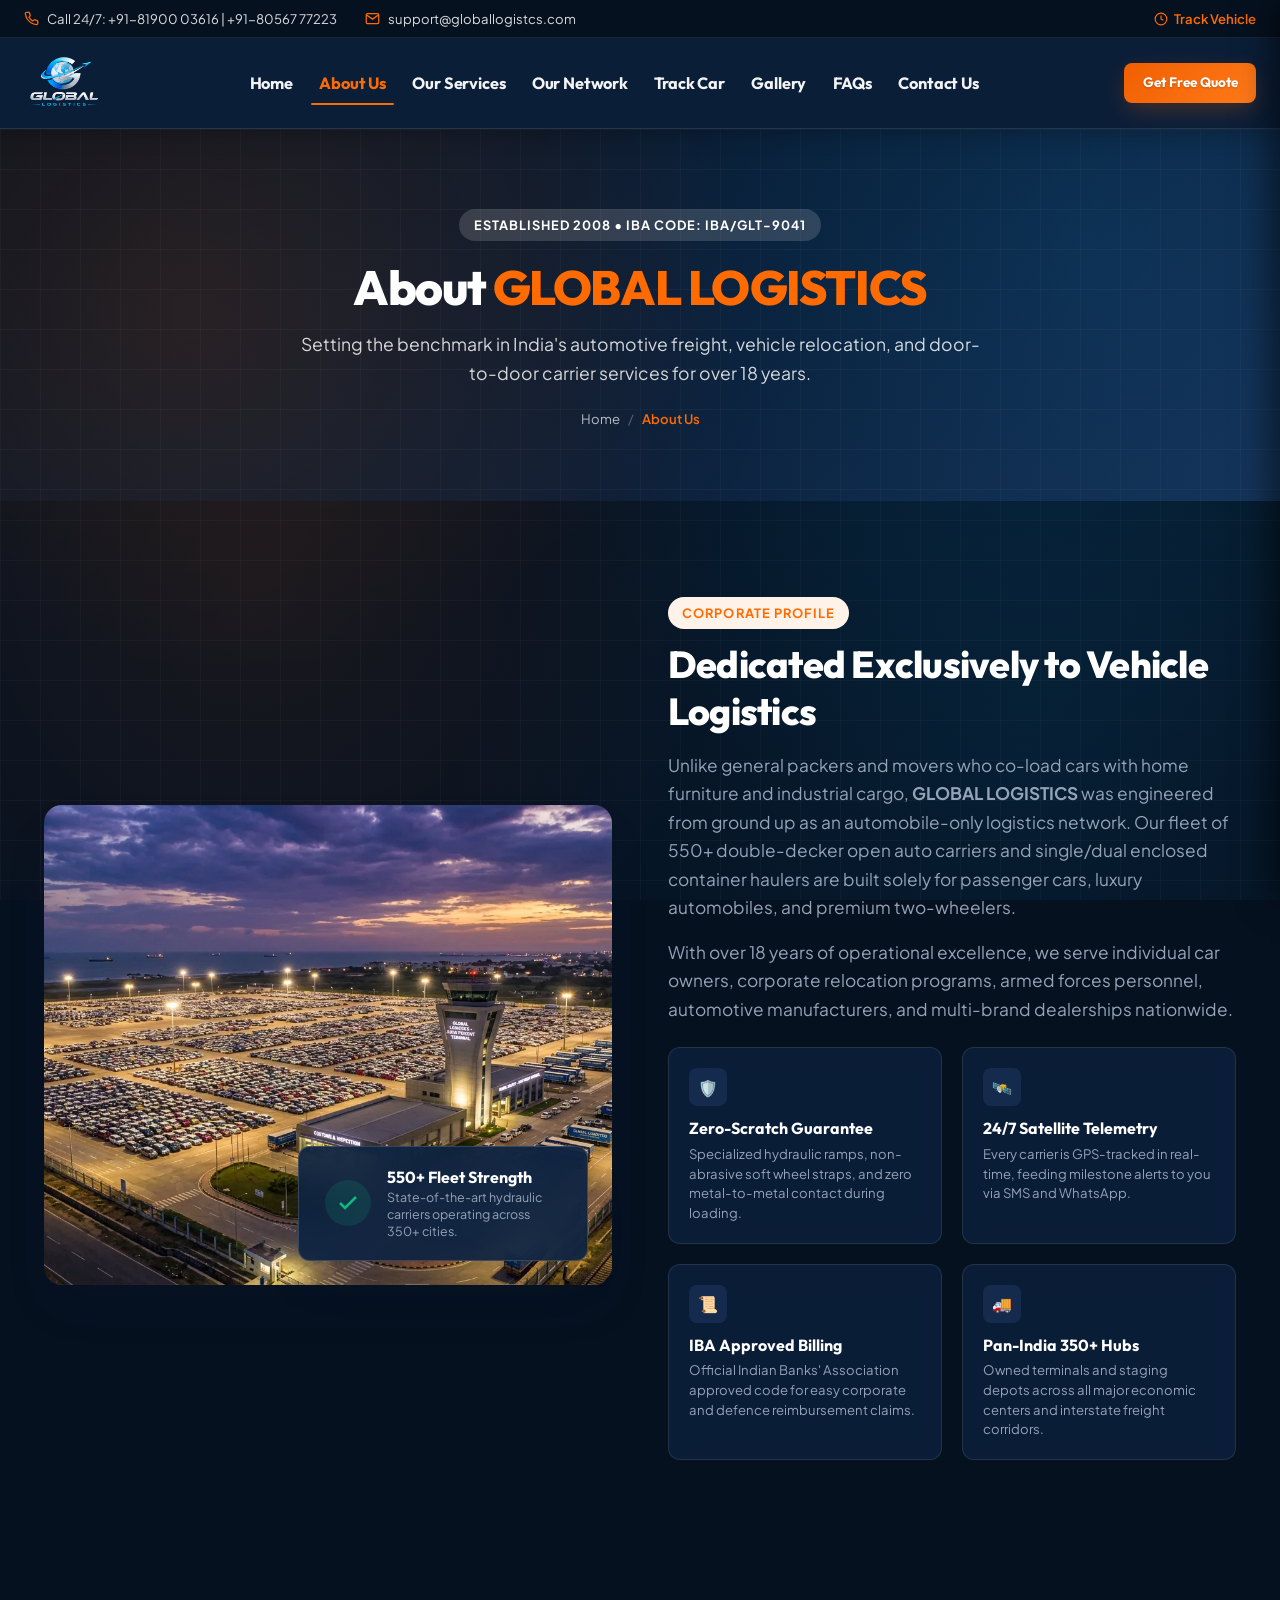
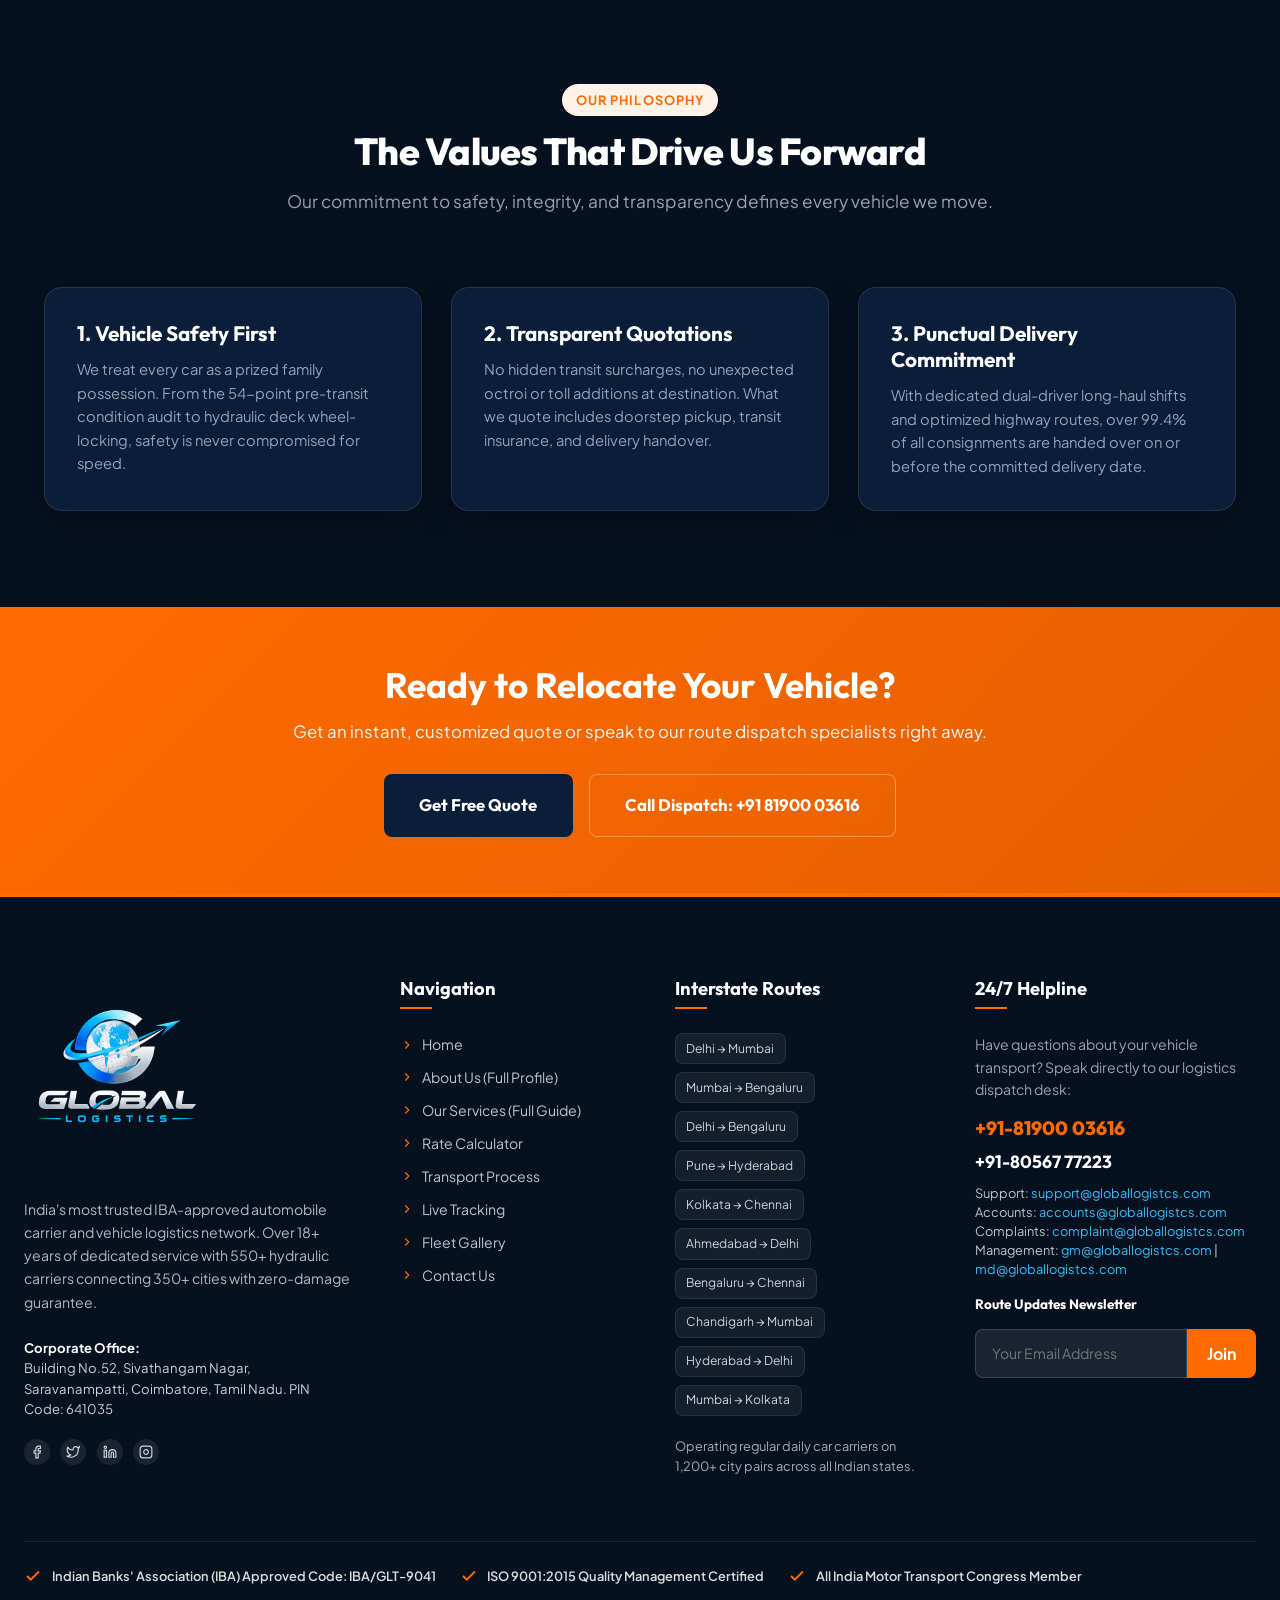
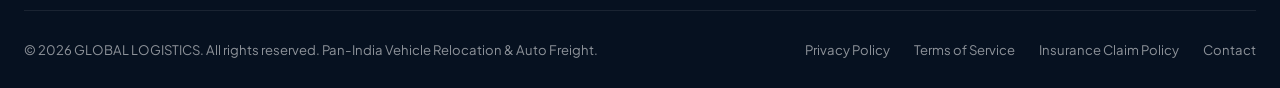
==== commit e3be0cad: "Update all domain references, canonical tags, sitemaps, and emails to globallogistcs.com" ====
--- a/about.html
+++ b/about.html
@@ -12,11 +12,11 @@
     content="about global logistics, car transportation company india, IBA approved car carrier, vehicle relocation history, automobile transport fleet">
   <meta name="author" content="GLOBAL LOGISTICS">
   <meta name="robots" content="index, follow">
-  <link rel="canonical" href="https://globallogist.com/about.html">
+  <link rel="canonical" href="https://globallogistcs.com/about.html">
 
   <!-- Open Graph / Facebook -->
   <meta property="og:type" content="website">
-  <meta property="og:url" content="https://globallogist.com/about.html">
+  <meta property="og:url" content="https://globallogistcs.com/about.html">
   <meta property="og:title" content="About Us | GLOBAL LOGISTICS - India's Premier Car Transportation Company">
   <meta property="og:description"
     content="Discover our 18+ years journey in specialized automotive freight, 550+ modern hydraulic carriers, and nationwide network.">
@@ -50,10 +50,10 @@
       "name": "GLOBAL LOGISTICS",
       "foundingDate": "2008",
       "description": "India's premier vehicle relocation and car carrier logistics enterprise with 550+ hydraulic carriers.",
-      "url": "https://globallogist.com",
-      "logo": "https://globallogist.com/assets/images/Logo-transparent.png",
+      "url": "https://globallogistcs.com",
+      "logo": "https://globallogistcs.com/assets/images/Logo-transparent.png",
       "telephone": ["+91-81900-03616", "+91-80567-77223"],
-      "email": "support@globallogist.com",
+      "email": "support@globallogistcs.com",
       "address": {
         "@type": "PostalAddress",
         "streetAddress": "Building No.52, Sivathangam Nagar, Saravanampatti",
@@ -70,13 +70,13 @@
           "@type": "ListItem",
           "position": 1,
           "name": "Home",
-          "item": "https://globallogist.com/"
+          "item": "https://globallogistcs.com/"
         },
         {
           "@type": "ListItem",
           "position": 2,
           "name": "About Us",
-          "item": "https://globallogist.com/about.html"
+          "item": "https://globallogistcs.com/about.html"
         }
       ]
     }
@@ -104,7 +104,7 @@
               <path d="M4 4h16c1.1 0 2 .9 2 2v12c0 1.1-.9 2-2 2H4c-1.1 0-2-.9-2-2V6c0-1.1.9-2 2-2z" />
               <polyline points="22,6 12,13 2,6" />
             </svg>
-            <a href="mailto:support@globallogist.com">support@globallogist.com</a>
+            <a href="mailto:support@globallogistcs.com">support@globallogistcs.com</a>
           </div>
         </div>
         <div class="topbar-right">
@@ -393,10 +393,10 @@
             <a href="tel:+918056777223" style="color: #FFFFFF;">+91-80567 77223</a>
           </div>
           <div style="font-size: 0.8rem; color: rgba(255, 255, 255, 0.75); margin-bottom: 1rem; line-height: 1.5;">
-            <div>Support: <a href="mailto:support@globallogist.com" style="color: #38BDF8;">support@globallogist.com</a></div>
-            <div>Accounts: <a href="mailto:accounts@globallogist.com" style="color: #38BDF8;">accounts@globallogist.com</a></div>
-            <div>Complaints: <a href="mailto:complaint@globallogist.com" style="color: #38BDF8;">complaint@globallogist.com</a></div>
-            <div>Management: <a href="mailto:gm@globallogist.com" style="color: #38BDF8;">gm@globallogist.com</a> | <a href="mailto:md@globallogist.com" style="color: #38BDF8;">md@globallogist.com</a></div>
+            <div>Support: <a href="mailto:support@globallogistcs.com" style="color: #38BDF8;">support@globallogistcs.com</a></div>
+            <div>Accounts: <a href="mailto:accounts@globallogistcs.com" style="color: #38BDF8;">accounts@globallogistcs.com</a></div>
+            <div>Complaints: <a href="mailto:complaint@globallogistcs.com" style="color: #38BDF8;">complaint@globallogistcs.com</a></div>
+            <div>Management: <a href="mailto:gm@globallogistcs.com" style="color: #38BDF8;">gm@globallogistcs.com</a> | <a href="mailto:md@globallogistcs.com" style="color: #38BDF8;">md@globallogistcs.com</a></div>
           </div>
 
           <h5 style="color: #FFFFFF; font-size: 0.85rem; margin-bottom: 0.5rem;">Route Updates Newsletter</h5>
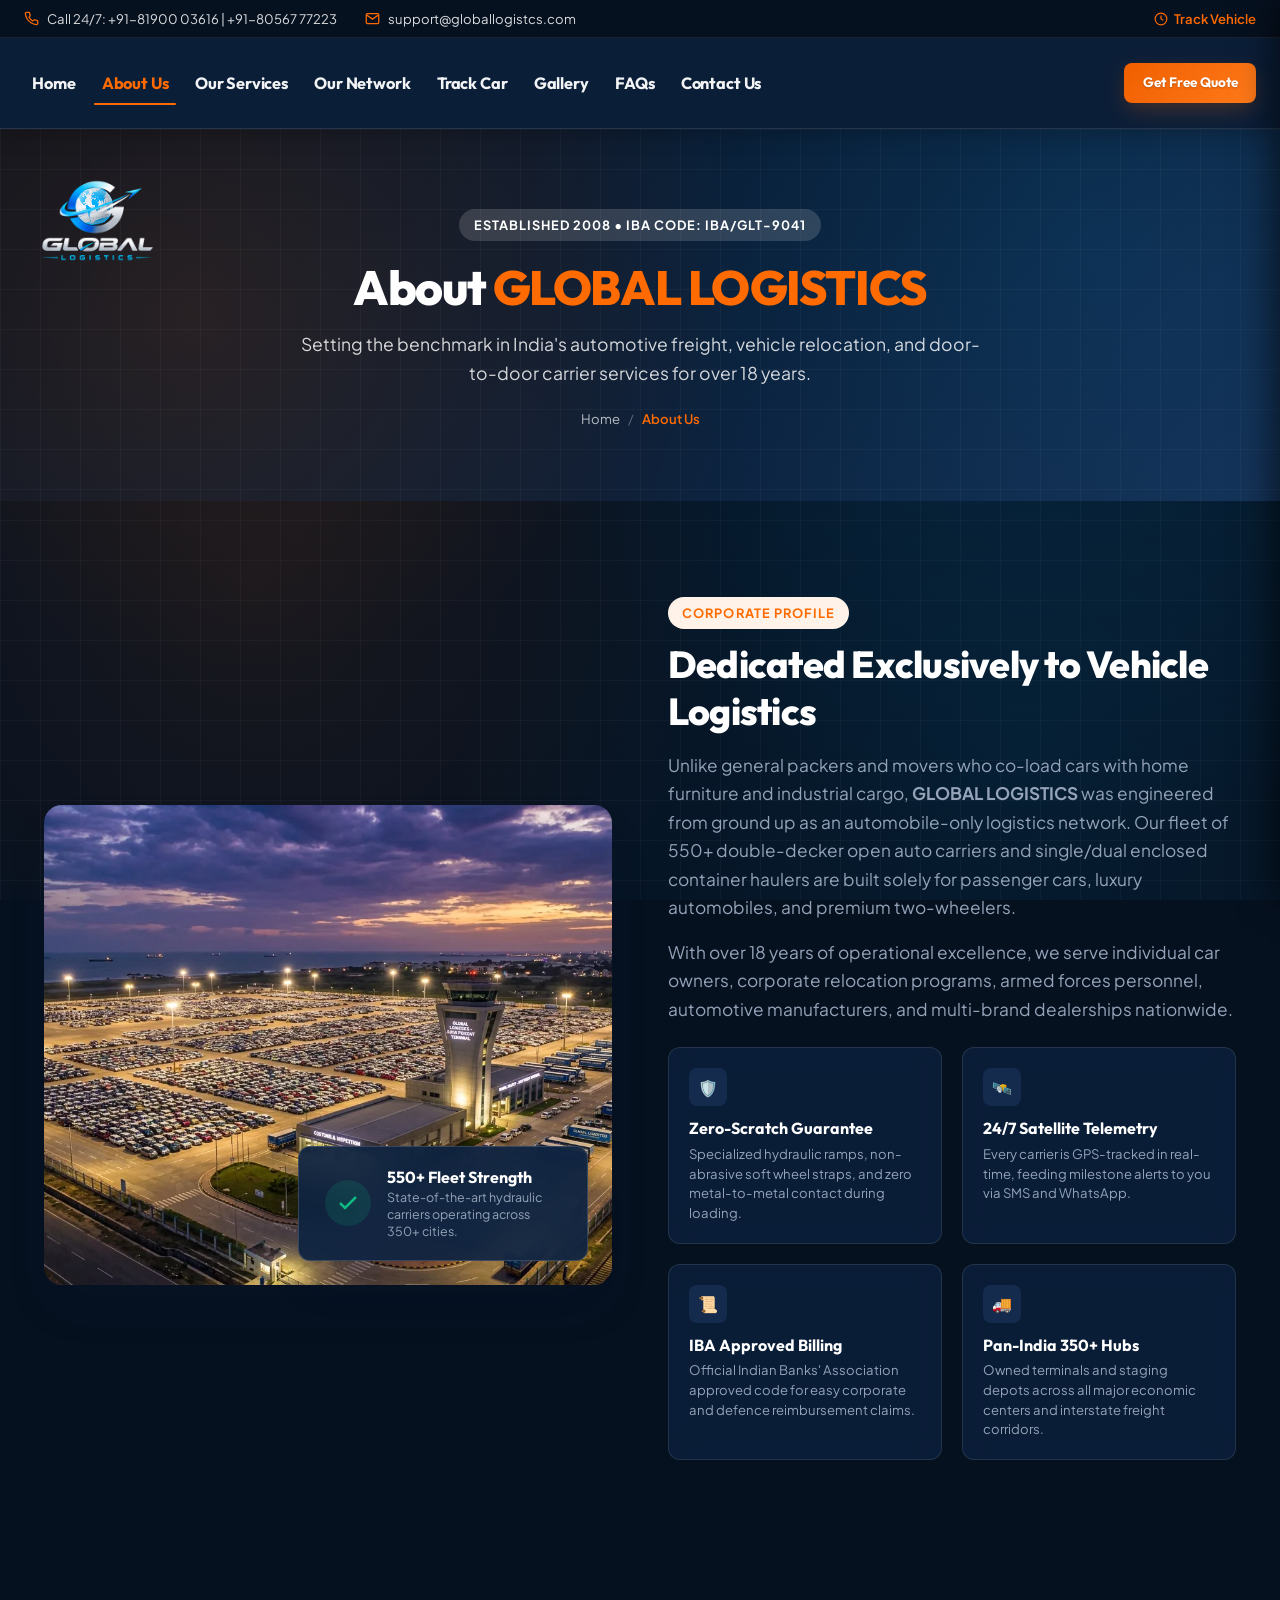
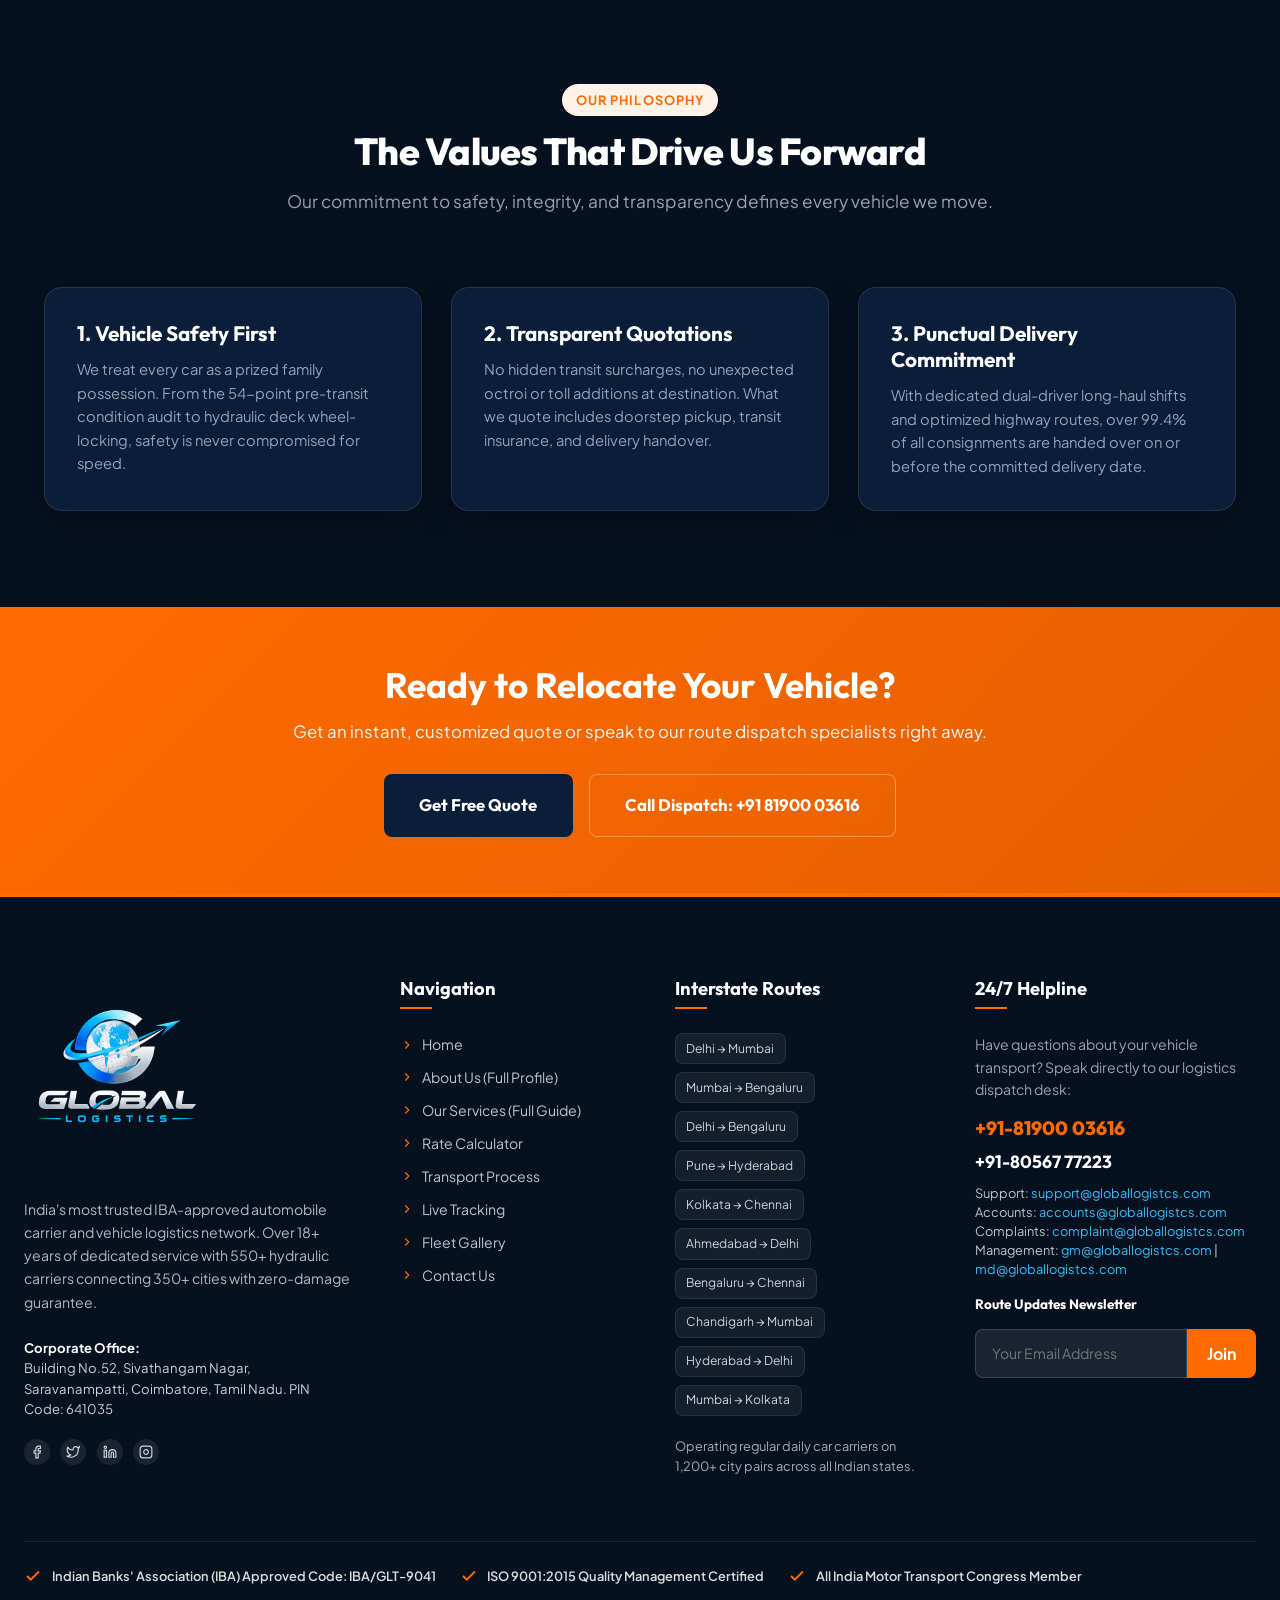
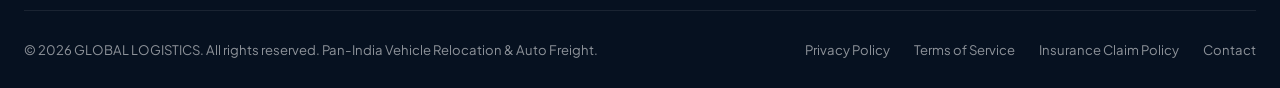
==== commit 07d55750: "Fix logo: permanently place in Image 1 position across all pages and eliminate replacement into navi" ====
--- a/about.html
+++ b/about.html
@@ -38,7 +38,7 @@
   <link
     href="https://fonts.googleapis.com/css2?family=Outfit:wght@400;500;600;700;800;900&family=Plus+Jakarta+Sans:wght@400;500;600;700&display=swap"
     rel="stylesheet">
-  <link rel="stylesheet" href="assets/css/style.css?v=2.6">
+  <link rel="stylesheet" href="assets/css/style.css?v=3.1">
 
   <!-- Schema.org Structured Data -->
   <script type="application/ld+json">
--- a/assets/css/style.css
+++ b/assets/css/style.css
@@ -519,25 +519,7 @@
   }
 }
 
-/* Default for all pages (About, Services, etc.): 
-   Logo stays neatly inside navigation bar (Image 2) */
-.navbar-main .brand-logo {
-  position: relative;
-  left: 0;
-  top: 0;
-  display: inline-flex;
-  align-items: center;
-}
-
-.brand-logo-img {
-  height: 75px;
-  width: auto;
-  display: block;
-  object-fit: contain;
-  transition: all 0.35s cubic-bezier(0.16, 1, 0.3, 1);
-}
-
-/* Keep logo in the exact same place as Home page across all pages */
+/* Brand Logo: Always placed in the prominent Hero/Header location (Image 1) across ALL pages */
 @media (min-width: 1400px) {
   .navbar-main .brand-logo,
   body.page-home .navbar-main .brand-logo {
@@ -546,32 +528,77 @@
     transform: translateX(-50%);
     top: 130px;
     z-index: 50;
-    transition: all 0.35s cubic-bezier(0.16, 1, 0.3, 1);
+    display: inline-flex;
+    align-items: center;
+    transition: opacity 0.3s cubic-bezier(0.16, 1, 0.3, 1), visibility 0.3s cubic-bezier(0.16, 1, 0.3, 1);
   }
 
   .navbar-main .brand-logo-img,
-  body.page-home .navbar-main .brand-logo-img {
+  body.page-home .navbar-main .brand-logo-img,
+  .brand-logo-img {
     height: 185px;
-  }
-
-  /* When scrolling down, logo smoothly replaces into the navigation box across all pages (Image 2) */
+    width: auto;
+    display: block;
+    object-fit: contain;
+  }
+
+  /* When scrolling down, do NOT replace/place the logo into the navigation bar (Never show Image 2) */
   .navbar-main.scrolled .brand-logo,
   body.page-home .navbar-main.scrolled .brand-logo {
+    opacity: 0;
+    visibility: hidden;
+    pointer-events: none;
+  }
+}
+
+@media (min-width: 992px) and (max-width: 1399px) {
+  .navbar-main .brand-logo,
+  body.page-home .navbar-main .brand-logo {
+    position: absolute;
+    left: 2rem;
+    top: 120px;
+    z-index: 50;
+    display: inline-flex;
+    align-items: center;
+    transition: opacity 0.3s cubic-bezier(0.16, 1, 0.3, 1), visibility 0.3s cubic-bezier(0.16, 1, 0.3, 1);
+  }
+
+  .navbar-main .brand-logo-img,
+  body.page-home .navbar-main .brand-logo-img,
+  .brand-logo-img {
+    height: 130px;
+    width: auto;
+    display: block;
+    object-fit: contain;
+  }
+
+  body.page-home .hero-content-col {
+    padding-left: 140px;
+  }
+
+  /* When scrolling down, do NOT replace/place the logo into the navigation bar (Never show Image 2) */
+  .navbar-main.scrolled .brand-logo,
+  body.page-home .navbar-main.scrolled .brand-logo {
+    opacity: 0;
+    visibility: hidden;
+    pointer-events: none;
+  }
+}
+
+@media (max-width: 991px) {
+  .navbar-main .brand-logo {
     position: relative;
+    left: 0;
     top: 0;
-    left: 0;
-    transform: none;
-  }
-
-  .navbar-main.scrolled .brand-logo-img,
-  body.page-home .navbar-main.scrolled .brand-logo-img {
-    height: 75px;
-  }
-}
-
-@media (max-width: 1399px) {
+    display: inline-flex;
+    align-items: center;
+  }
+
   .brand-logo-img {
-    height: 80px;
+    height: 52px;
+    width: auto;
+    display: block;
+    object-fit: contain;
   }
 }
 
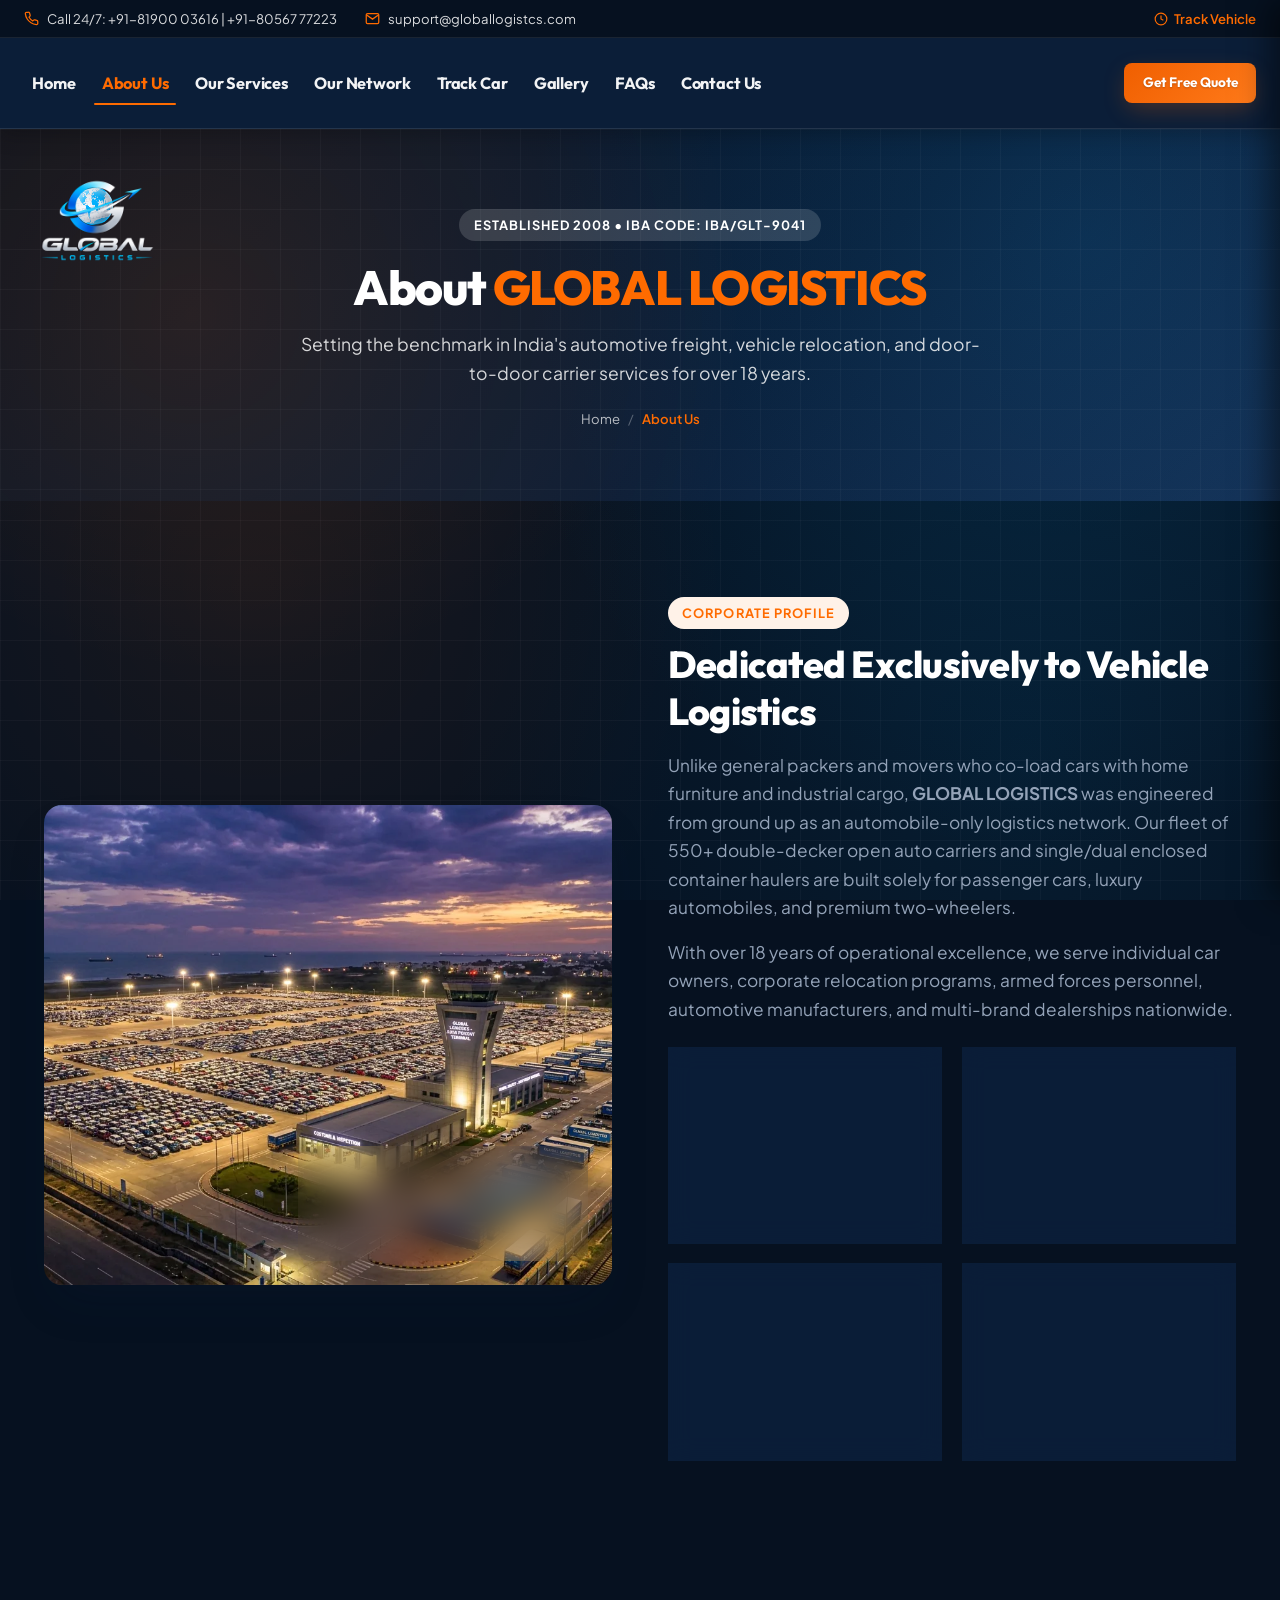
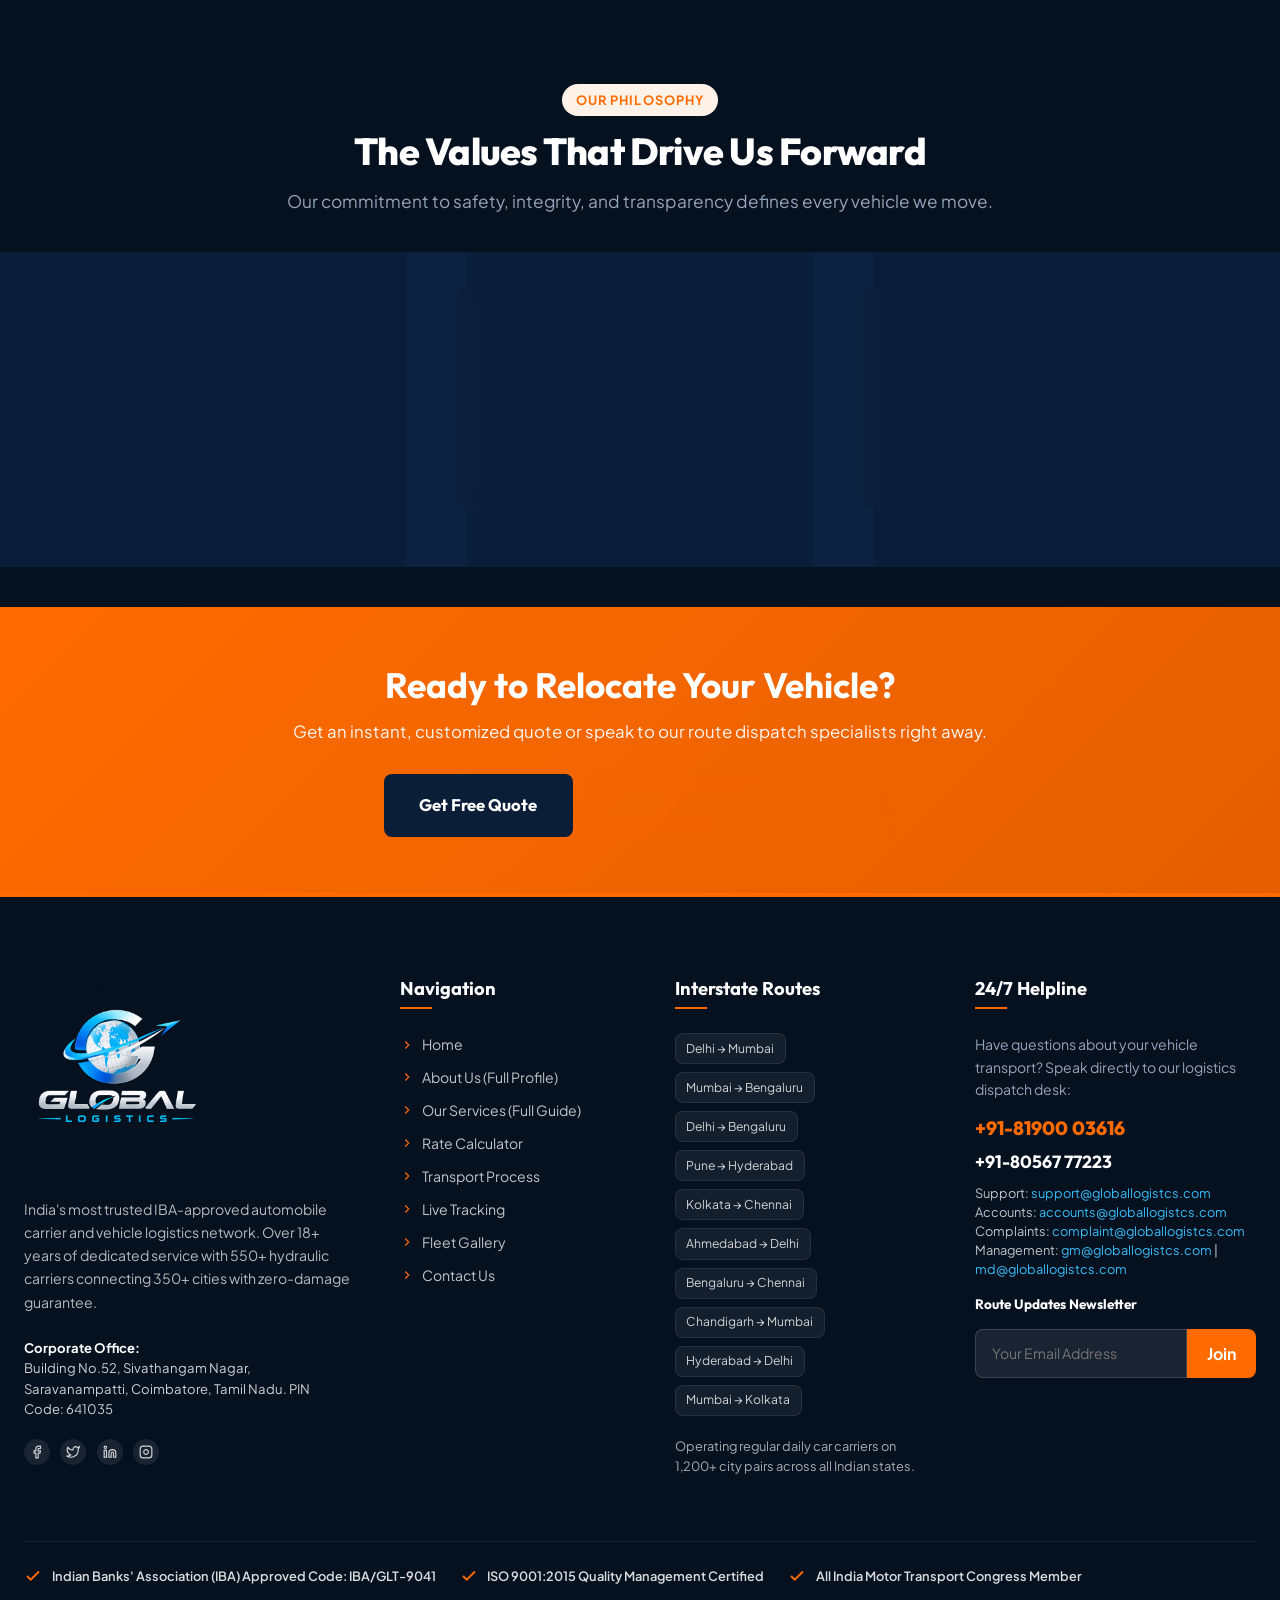
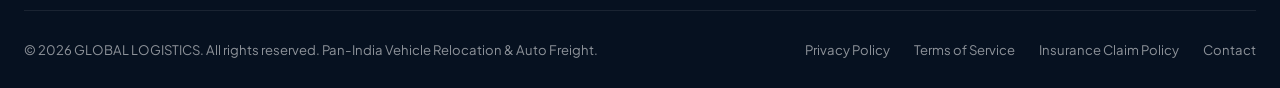
==== commit 489f7e12: "feat: all emails are clickable mailto links; newsletter subscribe form opens mail client" ====
--- a/about.html
+++ b/about.html
@@ -38,7 +38,7 @@
   <link
     href="https://fonts.googleapis.com/css2?family=Outfit:wght@400;500;600;700;800;900&family=Plus+Jakarta+Sans:wght@400;500;600;700&display=swap"
     rel="stylesheet">
-  <link rel="stylesheet" href="assets/css/style.css?v=3.1">
+  <link rel="stylesheet" href="assets/css/style.css?v=3.2">
 
   <!-- Schema.org Structured Data -->
   <script type="application/ld+json">
@@ -400,7 +400,7 @@
           </div>
 
           <h5 style="color: #FFFFFF; font-size: 0.85rem; margin-bottom: 0.5rem;">Route Updates Newsletter</h5>
-          <form class="footer-newsletter-form" onsubmit="event.preventDefault(); alert('Subscribed for logistics transit alerts!');">
+          <form class="footer-newsletter-form" onsubmit="event.preventDefault(); var e=this.querySelector('input[type=email]').value; window.location.href='mailto:support@globallogistcs.com?subject=Route%20Updates%20Newsletter%20Subscription&body=Please%20subscribe%20me%20to%20Route%20Updates%20Newsletter.%0A%0AEmail%3A%20'+encodeURIComponent(e);">
             <input type="email" class="footer-newsletter-input" placeholder="Your Email Address" required>
             <button type="submit" class="footer-newsletter-btn">Join</button>
           </form>
@@ -443,4 +443,4 @@
   <script src="assets/js/main.js"></script>
 </body>
 
-</html>+</html>
--- a/assets/css/style.css
+++ b/assets/css/style.css
@@ -519,8 +519,15 @@
   }
 }
 
-/* Brand Logo: Always placed in the prominent Hero/Header location (Image 1) across ALL pages */
+/* ─── Brand Logo: ALWAYS stays at Image 1 position — NEVER moves into the navbar ─── */
+
+/* Ensure navbar overflow is visible so the logo can hang below it */
+.navbar-main {
+  overflow: visible;
+}
+
 @media (min-width: 1400px) {
+  /* Logo always at Image 1 position — below the navbar, in the hero/banner area */
   .navbar-main .brand-logo,
   body.page-home .navbar-main .brand-logo {
     position: absolute;
@@ -530,7 +537,6 @@
     z-index: 50;
     display: inline-flex;
     align-items: center;
-    transition: opacity 0.3s cubic-bezier(0.16, 1, 0.3, 1), visibility 0.3s cubic-bezier(0.16, 1, 0.3, 1);
   }
 
   .navbar-main .brand-logo-img,
@@ -542,16 +548,26 @@
     object-fit: contain;
   }
 
-  /* When scrolling down, do NOT replace/place the logo into the navigation bar (Never show Image 2) */
+  /* On scroll — logo STAYS at Image 1 position. It does NOT move into the navbar. */
   .navbar-main.scrolled .brand-logo,
   body.page-home .navbar-main.scrolled .brand-logo {
-    opacity: 0;
-    visibility: hidden;
-    pointer-events: none;
+    position: absolute;
+    left: calc((100vw - 1360px) / 4);
+    transform: translateX(-50%);
+    top: 130px;
+    z-index: 50;
+    display: inline-flex;
+    align-items: center;
+  }
+
+  .navbar-main.scrolled .brand-logo-img,
+  body.page-home .navbar-main.scrolled .brand-logo-img {
+    height: 185px;
   }
 }
 
 @media (min-width: 992px) and (max-width: 1399px) {
+  /* Logo always at Image 1 position */
   .navbar-main .brand-logo,
   body.page-home .navbar-main .brand-logo {
     position: absolute;
@@ -560,7 +576,6 @@
     z-index: 50;
     display: inline-flex;
     align-items: center;
-    transition: opacity 0.3s cubic-bezier(0.16, 1, 0.3, 1), visibility 0.3s cubic-bezier(0.16, 1, 0.3, 1);
   }
 
   .navbar-main .brand-logo-img,
@@ -576,12 +591,20 @@
     padding-left: 140px;
   }
 
-  /* When scrolling down, do NOT replace/place the logo into the navigation bar (Never show Image 2) */
+  /* On scroll — logo STAYS at Image 1 position. It does NOT move into the navbar. */
   .navbar-main.scrolled .brand-logo,
   body.page-home .navbar-main.scrolled .brand-logo {
-    opacity: 0;
-    visibility: hidden;
-    pointer-events: none;
+    position: absolute;
+    left: 2rem;
+    top: 120px;
+    z-index: 50;
+    display: inline-flex;
+    align-items: center;
+  }
+
+  .navbar-main.scrolled .brand-logo-img,
+  body.page-home .navbar-main.scrolled .brand-logo-img {
+    height: 130px;
   }
 }
 
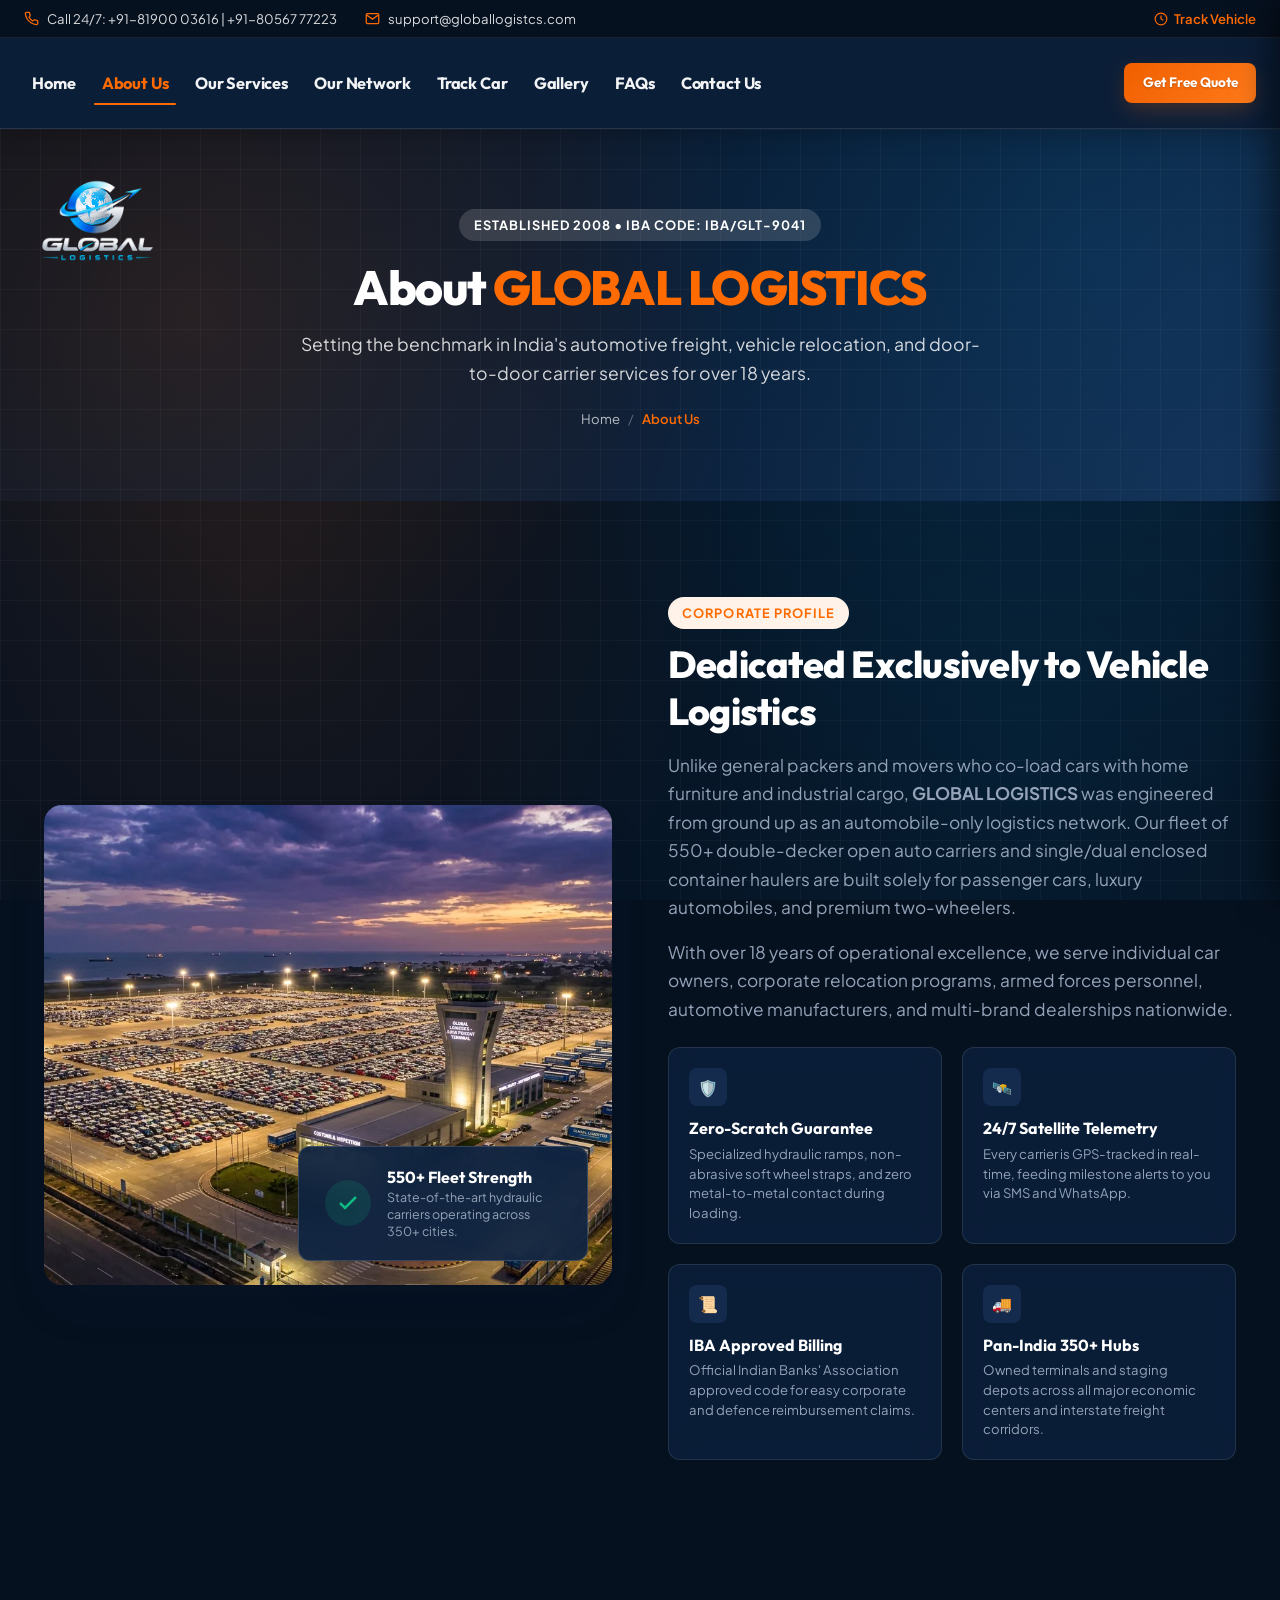
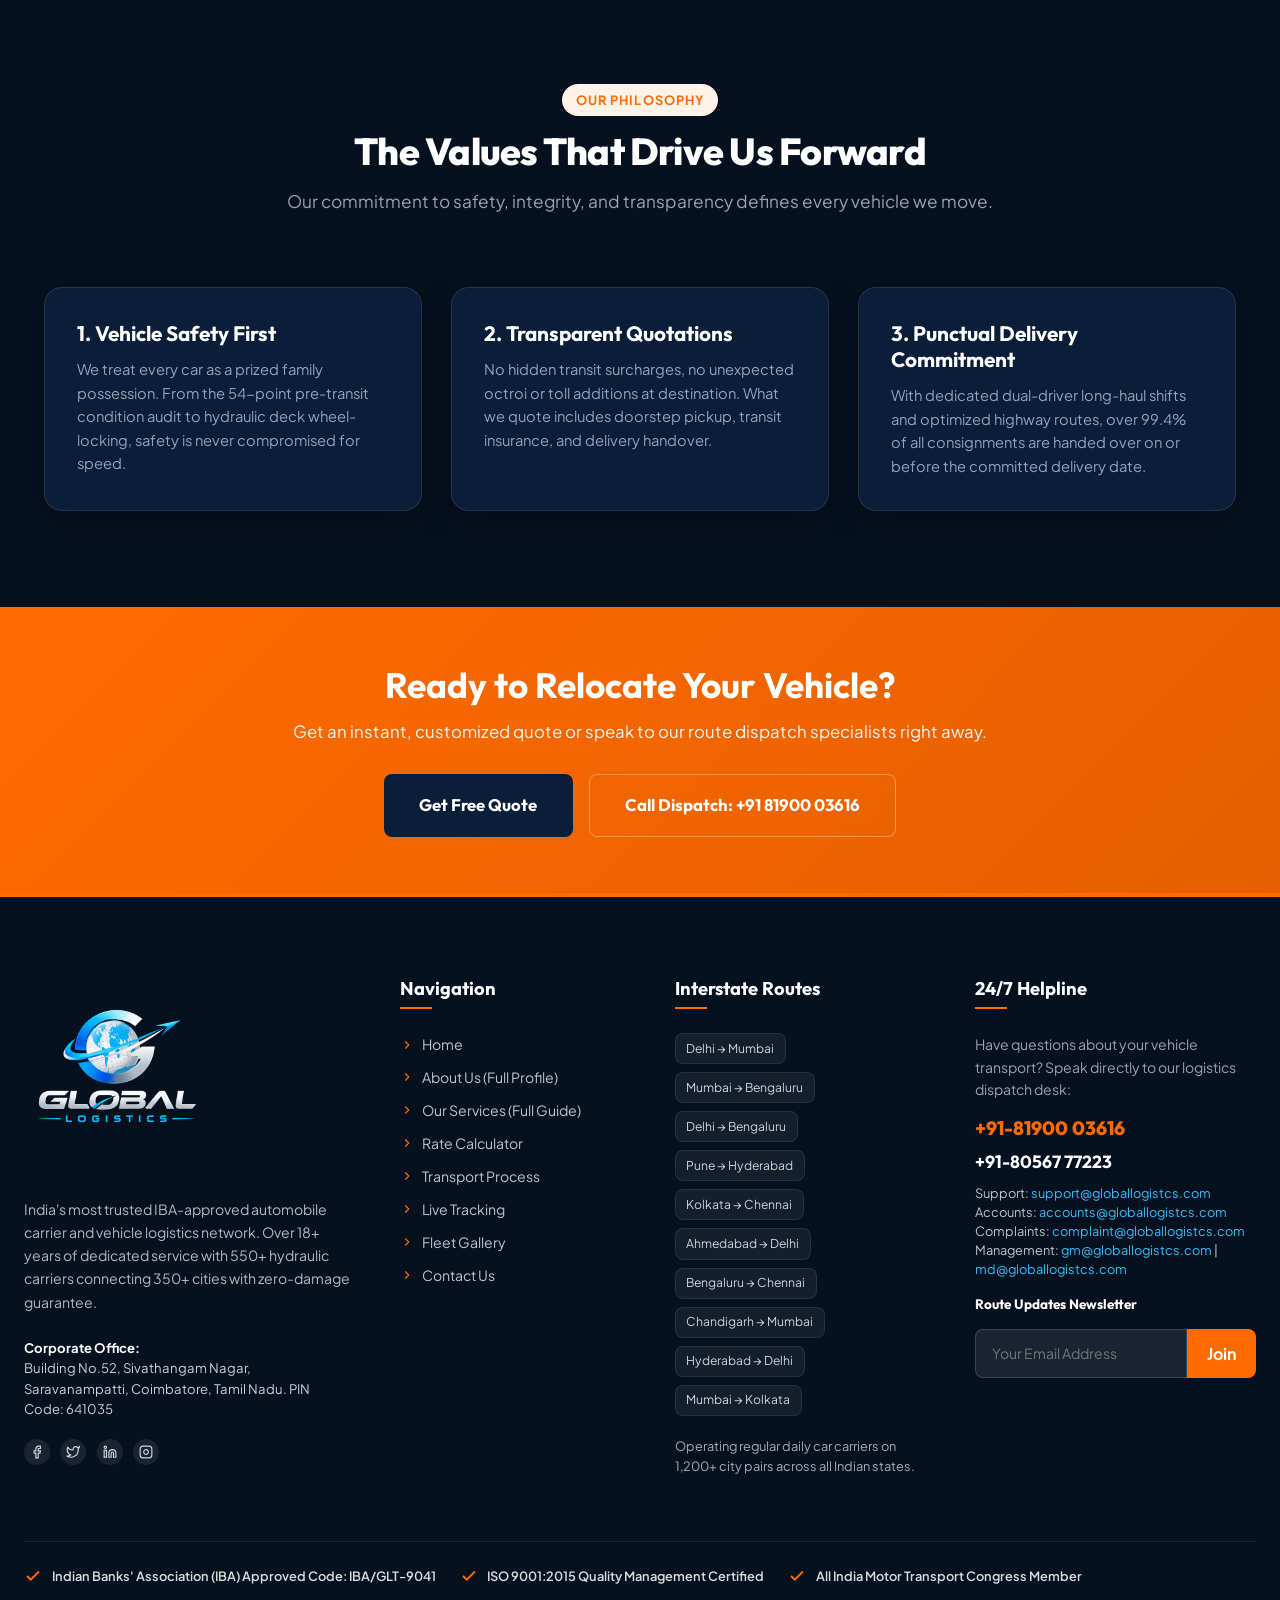
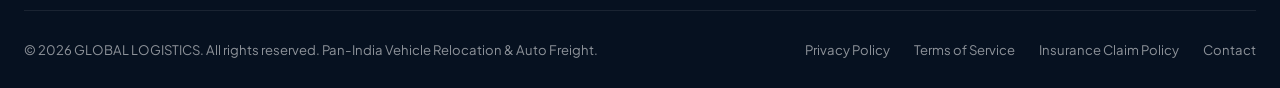
==== commit c1cc20d2: "feat: remove all fixed rates/prices; replace calculator with custom quote call-to-action section" ====
--- a/about.html
+++ b/about.html
@@ -38,7 +38,7 @@
   <link
     href="https://fonts.googleapis.com/css2?family=Outfit:wght@400;500;600;700;800;900&family=Plus+Jakarta+Sans:wght@400;500;600;700&display=swap"
     rel="stylesheet">
-  <link rel="stylesheet" href="assets/css/style.css?v=3.2">
+  <link rel="stylesheet" href="assets/css/style.css?v=3.3">
 
   <!-- Schema.org Structured Data -->
   <script type="application/ld+json">
--- a/assets/css/style.css
+++ b/assets/css/style.css
@@ -1308,6 +1308,203 @@
   margin-top: 2px;
 }
 
+/* ─── Custom Quote Section (replaces old price calculator) ─── */
+.custom-quote-wrap {
+  display: grid;
+  grid-template-columns: 1fr 1fr;
+  gap: 2.5rem;
+  align-items: start;
+  margin-top: 2.5rem;
+}
+
+.quote-selector-col .quote-selector-card {
+  background: rgba(14, 35, 66, 0.88);
+  border: 1px solid rgba(255, 255, 255, 0.14);
+  border-radius: var(--radius-xl);
+  padding: 2rem;
+  backdrop-filter: blur(18px);
+}
+
+.quote-selector-label {
+  font-size: 0.88rem;
+  color: rgba(255, 255, 255, 0.8);
+  margin-bottom: 1.25rem;
+  text-align: center;
+  font-style: italic;
+}
+
+.quote-route-display {
+  display: flex;
+  align-items: center;
+  justify-content: space-between;
+  background: rgba(6, 17, 32, 0.6);
+  border: 1px solid rgba(255, 255, 255, 0.12);
+  border-radius: var(--radius-sm);
+  padding: 0.75rem 1rem;
+  margin-bottom: 1.25rem;
+  font-weight: 700;
+  color: #FFFFFF;
+  font-size: 0.95rem;
+}
+
+.route-badge {
+  font-size: 0.72rem;
+  background: rgba(16, 185, 129, 0.2);
+  color: var(--color-success);
+  border: 1px solid rgba(16, 185, 129, 0.3);
+  border-radius: 20px;
+  padding: 3px 10px;
+  font-weight: 700;
+  white-space: nowrap;
+}
+
+.quote-cta-row {
+  display: flex;
+  gap: 0.85rem;
+  flex-wrap: wrap;
+}
+
+.quote-call-btn {
+  flex: 1;
+  display: inline-flex;
+  align-items: center;
+  justify-content: center;
+  gap: 8px;
+  text-decoration: none;
+}
+
+.quote-whatsapp-btn {
+  flex: 1;
+  display: inline-flex;
+  align-items: center;
+  justify-content: center;
+  gap: 8px;
+  background: #25D366;
+  color: #FFFFFF;
+  font-weight: 700;
+  font-size: 0.88rem;
+  border: none;
+  border-radius: var(--radius-sm);
+  padding: 0.75rem 1rem;
+  text-decoration: none;
+  transition: background var(--transition-fast);
+}
+
+.quote-whatsapp-btn:hover {
+  background: #128C7E;
+}
+
+.quote-note {
+  font-size: 0.78rem;
+  text-align: center;
+  color: rgba(255, 255, 255, 0.6);
+  margin-top: 0.75rem;
+  margin-bottom: 0;
+}
+
+/* Right column — reasons */
+.quote-reasons-col {
+  color: #FFFFFF;
+}
+
+.quote-reasons-title {
+  font-size: 1.45rem;
+  font-weight: 800;
+  margin-bottom: 1.5rem;
+  color: #FFFFFF;
+}
+
+.quote-reason-list {
+  display: flex;
+  flex-direction: column;
+  gap: 1.25rem;
+  margin-bottom: 2rem;
+}
+
+.quote-reason-item {
+  display: flex;
+  align-items: flex-start;
+  gap: 1rem;
+}
+
+.reason-icon {
+  width: 44px;
+  height: 44px;
+  background: rgba(255, 183, 0, 0.12);
+  color: var(--color-accent);
+  border-radius: var(--radius-sm);
+  display: flex;
+  align-items: center;
+  justify-content: center;
+  flex-shrink: 0;
+  border: 1px solid rgba(255, 183, 0, 0.2);
+}
+
+.reason-text h4 {
+  font-size: 0.98rem;
+  font-weight: 700;
+  color: #FFFFFF;
+  margin-bottom: 0.25rem;
+}
+
+.reason-text p {
+  font-size: 0.84rem;
+  color: rgba(255, 255, 255, 0.7);
+  line-height: 1.55;
+  margin: 0;
+}
+
+/* Trust bar under reasons */
+.quote-trust-bar {
+  display: grid;
+  grid-template-columns: repeat(4, 1fr);
+  gap: 0.75rem;
+  background: rgba(14, 35, 66, 0.7);
+  border: 1px solid rgba(255, 255, 255, 0.1);
+  border-radius: var(--radius-md);
+  padding: 1rem;
+}
+
+.trust-item {
+  display: flex;
+  flex-direction: column;
+  align-items: center;
+  text-align: center;
+}
+
+.trust-item strong {
+  font-size: 1.3rem;
+  font-weight: 800;
+  color: var(--color-accent);
+  display: block;
+  line-height: 1.2;
+}
+
+.trust-item span {
+  font-size: 0.72rem;
+  color: rgba(255, 255, 255, 0.65);
+  margin-top: 2px;
+}
+
+/* Hero quote CTA box override */
+.hero-quote-cta-box {
+  display: block;
+  text-align: left;
+  border-color: rgba(255, 183, 0, 0.3);
+  background: rgba(6, 17, 32, 0.75);
+}
+
+@media (max-width: 991px) {
+  .custom-quote-wrap {
+    grid-template-columns: 1fr;
+  }
+  .quote-trust-bar {
+    grid-template-columns: repeat(2, 1fr);
+  }
+}
+
+
+
 /* --- 7. STATS & CREDIBILITY BAR --- */
 .stats-ribbon {
   background-color: rgba(14, 35, 66, 0.85);
